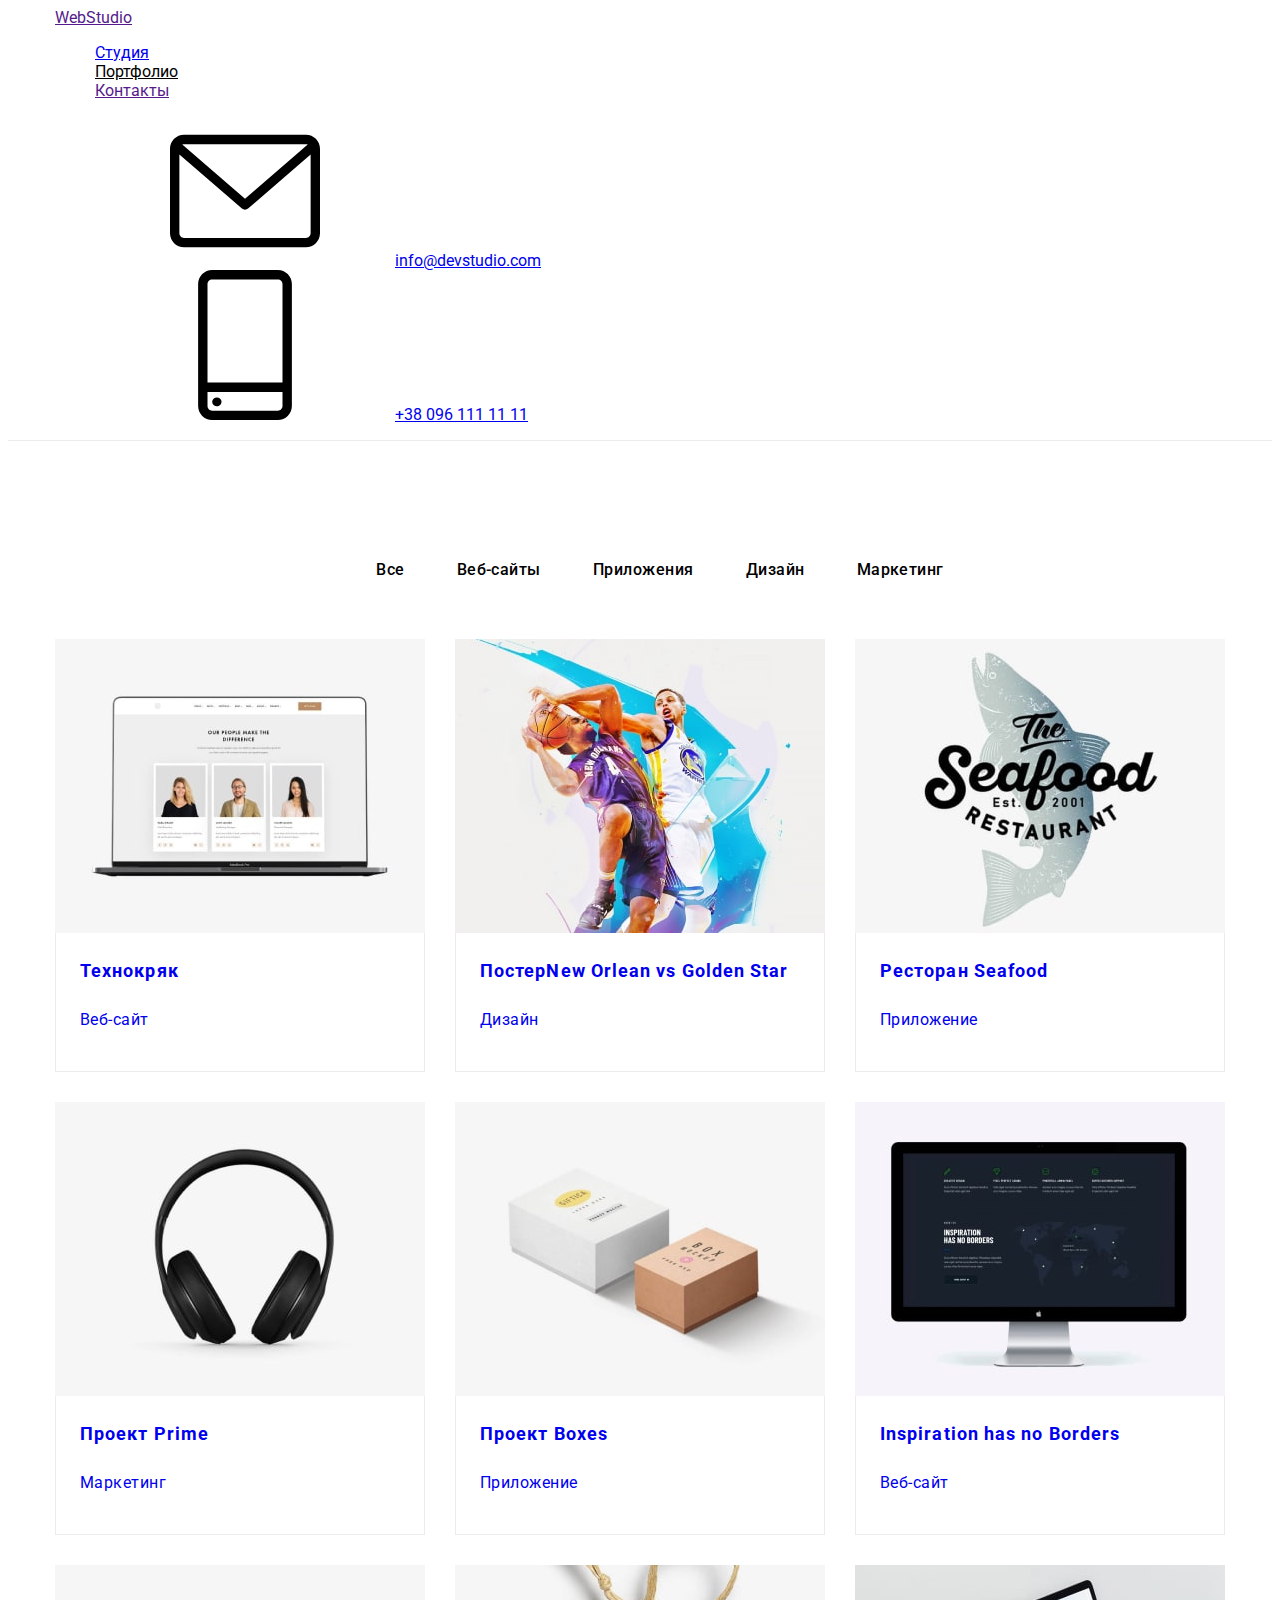
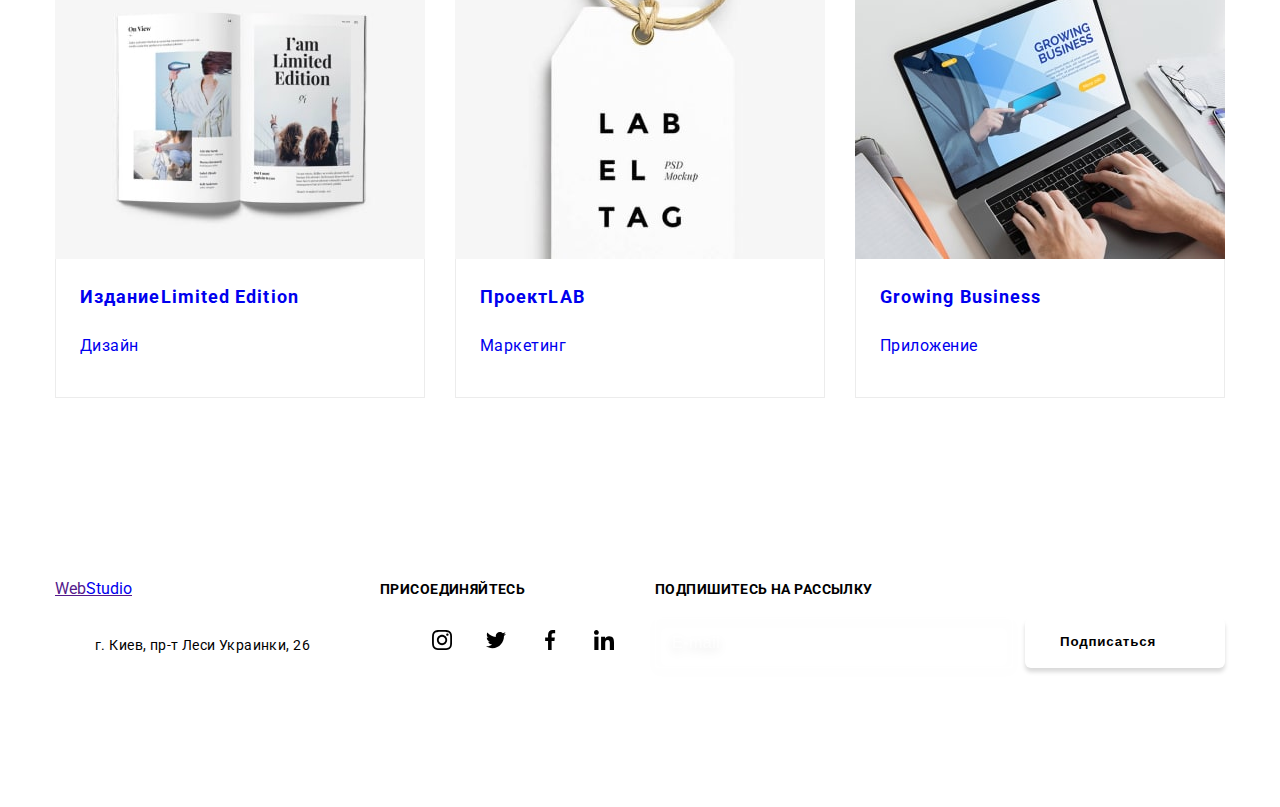
==== portfolio.html @ b25cb5bf "HW 7 (полный П)" ====
<!DOCTYPE html>
<html lang="ru">

<head>
    <meta charset="UTF-8">
    <meta http-equiv="X-UA-Compatible" content="IE=edge">
    <meta name="viewport" content="width=device-width, initial-scale=1.0">
    <link rel="preconnect" href="https://fonts.googleapis.com">
    <link rel="preconnect" href="https://fonts.gstatic.com" crossorigin>
    <link
        href="https://fonts.googleapis.com/css2?family=Raleway:wght@700&family=Roboto:wght@400;500;700;900&display=swap"
        rel="stylesheet">
    <link rel="stylesheet" href="https://cdnjs.cloudflare.com/ajax/libs/modern-normalize/1.1.0/modern-normalize.min.css"
        integrity="sha512-wpPYUAdjBVSE4KJnH1VR1HeZfpl1ub8YT/NKx4PuQ5NmX2tKuGu6U/JRp5y+Y8XG2tV+wKQpNHVUX03MfMFn9Q=="
        crossorigin="anonymous" referrerpolicy="no-referrer" />
    <link rel="stylesheet" href="./css/style.css">
    <title>Document</title>
</head>

<body>
    <!--ШАПКА-->
    <header class="header-border">
        <div class="container">
            <nav class="header-main">
                <a href="" class="logo logo-header">Web<span class="logo-studio">Studio</span></a>
                <ul class="nav ul-header">
                    <li class="nav-item">
                        <a href="./index.html" class="nav-link">Студия</a>
                    </li>
                    <li class="nav-item">
                        <a href="./portfolio.html" class="nav-link current">Портфолио</a>
                    </li>
                    <li class="nav-item">
                        <a href="" class="nav-link">Контакты</a>
                    </li>
                </ul>
                <ul class="contacts-list">
                    <li class="li-mail">
                        <a href="mailto:info@devstudio.com" class="contacts"><svg class="header-mail">
                                <use href="./images/icons.svg#icon-envelope"></use>
                            </svg>info@devstudio.com
                        </a>
                    <li class="contacts-last-child"><a href="tel:+380961111111" class="contacts"><svg
                                class="header-phone">
                                <use href="./images/icons.svg#icon-smartphone"></use>
                            </svg>+38 096 111 11 11</a>
                    </li>
                </ul>
            </nav>
        </div>
    </header>
    <main>
        <section class="section">
            <!--<h1>Портфолио</h1-->
            <div class="container">
                <ul class="ul-filter">
                    <li class="filter-margins"><button type="button"
                            class="button filter-button filter-current">Все</button></li>
                    <li class="filter-margins"><button type="button" class="button filter-button">Веб-сайты</button>
                    </li>
                    <li class="filter-margins"><button type="button" class="button filter-button">Приложения</button>
                    </li>
                    <li class="filter-margins"><button type="button" class="button filter-button">Дизайн</button></li>
                    <li class="filter-margins"><button type="button" class="button filter-button">Маркетинг</button>
                    </li>
                </ul>

                <ul class="flex-container">
                    <li class="flex-item">
                        <a href="" class="portfolio-link">
                            <div class="pic-div">
                                <img width="370" height="294" class="img" src="./images/portfolio1.jpg"
                                    alt="Картинка сайта">
                                <div class="overlay">
                                    <p class="pf-overlay-text">Технокряк это современная площадка распространения
                                        коронавируса. Компании используют
                                        эту платформу для цифрового шпионажа и атак на защищённые сервера конкурентов.
                                    </p>
                                </div>
                            </div>
                            <div class="border-portfolio">
                                <h2 class="portfolio-title">Технокряк</h2>
                                <p class="portfolio-paragraph">Веб-сайт</p>
                            </div>
                        </a>
                    </li>
                    <li class="flex-item">
                        <a href="" class="portfolio-link card-hover">
                            <div class="pic-div">
                                <img width="370" height="294" class="img" src="./images/portfolio2.jpg"
                                    alt="Два баскетболиста">
                                <div class="overlay">
                                    <p class="pf-overlay-text">Технокряк это современная площадка распространения
                                        коронавируса. Компании используют эту
                                        платформу для цифрового шпионажа и атак на защищённые сервера конкурентов.</p>
                                </div>
                            </div>
                            <div class="border-portfolio">
                                <h2 class="portfolio-title">Постер<span lang="en">New Orlean vs Golden Star</span></h2>
                                <p class="portfolio-paragraph">Дизайн</p>
                            </div>
                        </a>
                    </li>
                    <li class="flex-item">
                        <a href="" class="portfolio-link card-hover">
                            <div class="pic-div">
                                <img width="370" height="294" class="img" src="./images/portfolio3.jpg"
                                    alt="Ресторан Seafood">
                                <div class="overlay">
                                    <p class="pf-overlay-text">Технокряк это современная площадка распространения
                                        коронавируса. Компании используют эту
                                        платформу для цифрового шпионажа и атак на защищённые сервера конкурентов.</p>
                                </div>
                            </div>
                            <div class="border-portfolio">
                                <h2 class="portfolio-title">Ресторан <span lang="en">Seafood</span></h2>
                                <p class="portfolio-paragraph">Приложение</p>
                            </div>
                        </a>
                    </li>
                    <li class="flex-item">
                        <a href="" class="portfolio-link card-hover">
                            <div class="pic-div">
                                <img width="370" height="294" class="img" src="./images/portfolio4.jpg" alt="Наушники">
                                <div class="overlay">
                                    <p class="pf-overlay-text">Технокряк это современная площадка распространения
                                        коронавируса. Компании используют эту
                                        платформу для цифрового шпионажа и атак на защищённые сервера конкурентов.</p>
                                </div>
                            </div>
                            <div class="border-portfolio">
                                <h2 class="portfolio-title">Проект <span lang="en">Prime</span></h2>
                                <p class="portfolio-paragraph">Маркетинг</p>
                            </div>
                        </a>
                    </li>
                    <li class="flex-item">
                        <a href="" class="portfolio-link card-hover">
                            <div class="pic-div">
                                <img width="370" height="294" class="img" src="./images/portfolio5.jpg"
                                    alt="Две коробочки">
                                <div class="overlay">
                                    <p class="pf-overlay-text">Технокряк это современная площадка распространения
                                        коронавируса. Компании используют эту
                                        платформу для цифрового шпионажа и атак на защищённые сервера конкурентов.</p>
                                </div>
                            </div>
                            <div class="border-portfolio">
                                <h2 class="portfolio-title">Проект <span lang="en">Boxes</span></h2>
                                <p class="portfolio-paragraph">Приложение</p>
                            </div>
                        </a>
                    </li>
                    <li class="flex-item">
                        <a href="" class="portfolio-link card-hover">
                            <div class="pic-div">
                                <img width="370" height="294" class="img" src="./images/portfolio6.jpg" alt="Монитор">
                                <div class="overlay">
                                    <p class="pf-overlay-text">Технокряк это современная площадка распространения
                                        коронавируса. Компании используют эту
                                        платформу для цифрового шпионажа и атак на защищённые сервера конкурентов.</p>
                                </div>
                            </div>
                            <div class="border-portfolio">
                                <h2 lang="en" class="portfolio-title">Inspiration has no Borders</h2>
                                <p class="portfolio-paragraph">Веб-сайт</p>
                            </div>
                        </a>
                    </li>
                    <li class="flex-item">
                        <a href="" class="portfolio-link card-hover">
                            <div class="pic-div">
                                <img width="370" height="294" class="img" src="./images/portfolio7.jpg"
                                    alt="Открытая книга">
                                <div class="overlay">
                                    <p class="pf-overlay-text">Технокряк это современная площадка распространения
                                        коронавируса. Компании используют эту
                                        платформу для цифрового шпионажа и атак на защищённые сервера конкурентов.</p>
                                </div>
                            </div>
                            <div class="border-portfolio">
                                <h2 class="portfolio-title">Издание<span lang="en">Limited Edition</span></h2>
                                <p class="portfolio-paragraph">Дизайн</p>
                            </div>
                        </a>
                    </li>
                    <li class="flex-item">
                        <a href="" class="portfolio-link card-hover">
                            <div class="pic-div">
                                <img width="370" height="294" class="img" src="./images/portfolio8.jpg"
                                    alt="Тэг одежды">
                                <div class="overlay">
                                    <p class="pf-overlay-text">Технокряк это современная площадка распространения
                                        коронавируса. Компании используют эту
                                        платформу для цифрового шпионажа и атак на защищённые сервера конкурентов.</p>
                                </div>
                            </div>
                            <div class="border-portfolio">
                                <h2 class="portfolio-title">Проeкт<span lang="">LAB</span></h2>
                                <p class="portfolio-paragraph">Маркетинг</p>
                            </div>
                        </a>
                    </li>
                    <li class="flex-item">
                        <a href="" class="portfolio-link card-hover">
                            <div class="pic-div">
                                <img width="370" height="294" class="img" src="./images/portfolio9.jpg"
                                    alt="Работа за ноутом">
                                <div class="overlay">
                                    <p class="pf-overlay-text">Технокряк это современная площадка распространения
                                        коронавируса. Компании используют эту
                                        платформу для цифрового шпионажа и атак на защищённые сервера конкурентов.</p>
                                </div>
                            </div>
                            <div class="border-portfolio">
                                <h2 lang="en" class="portfolio-title">Growing Business</h2>
                                <p class="portfolio-paragraph">Приложение</p>
                            </div>
                        </a>
                    </li>
                </ul>
            </div>
        </section>
    </main>
    <!--ПОДВАЛ-->
    <footer class="footer">
        <section class="footer-container">
            <div class="container-footer-left">
                <a href="" class="logo logo-foot-main">Web<span class="logo-footer">Studio</span></a>
                <address>
                    <ul>
                        <li class="footer-li-margins"><a href="https://goo.gl/maps/7hmKTm9yFbBLXRid7"
                                class="footer-address">г.
                                Киев, пр-т Леси Украинки,
                                26</a></li>
                        <li class="footer-li-margins"><a href="mailto:info@devstudio.com"
                                class="email-phone">info@devstudio.com</a><br></li>
                        <li class="footer-li-margins"><a href="tel:+380961111111" class="nav email-phone">+38 096 111 11
                                11</a></li>
                    </ul>
                </address>
            </div>
            <div class="container-footer-right">
                <p class="join-footer">Присоединяйтесь</p>
                <ul class="team">
                    <li class="team-icons-item">
                        <a href="" class="footer-link">
                            <svg class="team-social-icon" width="20" height="20">
                                <use href="./images/icons.svg#icon-instagram1"></use>
                            </svg>
                        </a>
                    </li>
                    <li class="team-icons-item">
                        <a href="" class="footer-link">
                            <svg class="team-social-icon" width="20" height="20">
                                <use href="./images/icons.svg#icon-twitter-1"></use>
                            </svg>
                        </a>
                    </li>
                    <li class="team-icons-item">
                        <a href="" class="footer-link">
                            <svg class="team-social-icon" width="20" height="20">
                                <use href="./images/icons.svg#icon-facebook-1"></use>
                            </svg>
                        </a>
                    </li>
                    <li class="team-icons-item">
                        <a href="" class="footer-link">
                            <svg class="team-social-icon" width="20" height="20">
                                <use href="./images/icons.svg#icon-linkedin-1"></use>
                            </svg>
                        </a>
                    </li>
                </ul>
            </div>
            <!-- subscribe -->
            <div class="subscribe">
                <p class="join-footer">Подпишитесь на рассылку</p>
                <div class="subscribe-wrap">
                    <!-- <label for="subscribe-mail" class="subscribe-label"></label> -->
                    <form action="#" class="subscribe-form">
                        <input type="email" class="subscribe-input" name="subscribe-mail" placeholder="E-mail">
                    </form>
                    <button type="submit" class="subscribe-button">Подписаться<svg class="icon-subscribe" width="24"
                            height="24">
                            <use href="./images/icons.svg#icon-plane"></use>
                        </svg></button>
                </div>
            </div>
        </section>
    </footer>
    </body>

</html>
---- css/style.css ----
:root {
  /*---------------------------ROOT COLORS-----------------------*/

  "printWidth": 100,
  "tabWidth": 2,
  "useTabs": false,
  "semi": true,
  "singleQuote": true,
  "trailingComma": "all",
  "bracketSpacing": true,
  "jsxBracketSameLine": false,
  "arrowParens": "avoid",
  "proseWrap": "always"
}
/*----------------------------------------BOX SIZING--------------------------------------*/
html {
  box-sizing: border-box;
}
*,
*::before,
*::after {
  box-sizing: inherit;
}
/*---------------------------------------------BODY--------------------------------------*/
body {
  font-family: "roboto", sans-serif;
  background-color: var(--background-color);
  color: var(--primary-text-color);
}

.container {
  width: 1200px;
  padding: 0 15px;
  margin: 0 auto;
}


.button {
  cursor: pointer;
}
.img {
display: block;
max-width: 100%;
height: auto;
}

address {
  font-style: normal;
  text-decoration: none;
}
.section-what-we-do {
  padding-bottom: 94px;
}
.section {
  padding-top: 94px;
  padding-bottom: 94px;
}
.no-padding {
  padding-top: 0;
  padding-bottom: 0;
}
.hidden {
   position: absolute;
    width: 1px;
    height: 1px;
    margin: -1px;
    border: 0;
    padding: 0;
    white-space: nowrap;
    clip-path: inset(100%);
    clip: rect(0 0 0 0);
    overflow: hidden;
}

/*---------------------------------------------site nav-----------------------------------------------*/

/*---------------------------------------------HERO--------------------------------------*/


/*---------------------------------------------BUTTON--------------------------------------*/
.button {
  display: inline-block;
  font-family: inherit;
  font-size: 16px;
  display: flex;
  align-items: center;
  text-align: center;
  letter-spacing: 0.06em;
  border: none;
}
.hero-button {
  border-radius: 6px;
  font-weight: 700;
  line-height: 1.87;
  padding: 10px 32px;
  display: inline-block;
  text-align: center;
  color: var(--title-text-color);
  background-color: var(--accent-text-color);
  box-shadow: 0px 4px 4px rgba(0, 0, 0, 0.15);
  }
.current {
  color: var(--accent-text-color);
}
.filter-button {
  border-radius: 4px;
  color: var(--secondary-text-color);
  background-color: var(--secondary-background-color);
  font-weight: 500;
  font-size: 16px;
  line-height: 1.62;
  text-align: center;
  letter-spacing: 0.03em;
  padding: 6px 22px;
  width: auto;
  transition: color var(--transition-time) var(--cubic-bezier), 
  background-color var(--transition-time) var(--cubic-bezier), 
  box-shadow var(--transition-time) var(--cubic-bezier);
}
.filter-button:hover,
.filter-button:focus {
  color: var(--background-color);
  background-color: var(--accent-text-color);
  box-shadow: var(--box-shadow);
}
.filter-current{
  color: var(--background-color);
  background-color: var(--accent-text-color);
  box-shadow: var(--box-shadow);
}
.filter-margins {
  margin-left: 8px;
}
.filter-margins:first-child {
  margin-left: 0;
}
.btn {
  display: inline-block;
}
/*--------------------------------------------SECTION--------------------------------------------*/

ul {
  list-style: none;
}

/*-----------------------------------------Features Как мы работаем--------------------------------------*/
.ul-features {
  display: flex;
  padding-left: 0;
}
.ul-features:first-child {
  margin-left: 0;
}

.features-item + .features-item {
  margin-left: 30px;
}

.icon-block-features {
  margin-bottom: 30px;
  display: flex;
  background-color: var(--secondary-background-color);
  width: 270px;
  height: 120px;
  align-items: center;
  justify-content: center;
  border-radius: 6px;
}
.features-icon {
  display: inline-block;
  justify-content: center;
  align-items: center;
}
.features {
  margin-bottom: 10px;
  display: flex;
  color: var(--secondary-text-color);
  margin-bottom: 10px;
  font-weight: 700;
  font-size: 14px;
  line-height: 1.14;
  letter-spacing: 0.03em;
  text-transform: uppercase;
}
.features-paragraph {
  display: inline-block;
  width: 270px;
  font-size: 14px;
  line-height: 1.71;
  letter-spacing: 0.03em;
}

/*---------------------------------------------EXAMPLES--------------------------------------*/
.ul-what-we-do {
  display: flex;
  padding-left: 0;
}
.what-we-do-item {
  margin-left: 30px;
}
.what-we-do-item:first-child {
  margin-left: 0;
}
.title-examples {
  margin-bottom: 50px;

  color: var(--secondary-text-color);
  font-weight: 700;
  font-size: 36px;
  line-height: 1.16;
  text-align: center;
  letter-spacing: 0.03em;
}
.pic-div{
position: relative;
overflow: hidden;
}
.what-we-do-overlay {
  position: absolute;
  bottom: 3px;
  display: flex;
  width: 100%;
  height: 70px;
  justify-content: center;
  align-items: center;
  background-color: var(--overlay-bgc);

}
.what-we-do-text {

color: var(--title-text-color);
font-weight: 700;
font-size: 14px;
line-height: 1.14;
text-align: center;
letter-spacing: 0.03em;
text-transform: uppercase;
}
/*---------------------------------------------OUR TEAM--------------------------------------*/
.out-team {
  background-color: var(--secondary-background-color);
}
.team {
  display: flex;
}
.team-item {
  margin-right: 30px;
  width: calc(100% / 4);
}
.team-item:last-child {
  margin-right: 0;
}

.div-team {
  background-color: var(--background-color);
}
.names {
  color: var(--secondary-text-color);
  font-weight: 500;
  margin-bottom: 10px;
}
.responcibilities {
  font-size: 16px;
  line-height: 1.18;
  text-align: center;
  letter-spacing: 0.03em;
  margin-bottom: 16px;
}
.team-icons-list {
  display: flex;
  justify-content: center;
}
.team-icons-item {
  width: 44px;
  height: 44px;
}
.team-icons-item + .team-icons-item {
  margin-left: 10px;
}
.team-social-icon {
  fill: currentColor;
}
/* .team-social-icon:hover,
.team-social-icon:focus {
  fill: var(--title-text-color);
} */
.team-link {
  width: 100%;
  height: 100%;
  border-radius: 50%;
  display: flex;
  align-items: center;
  justify-content: center;
  color: var(--icon-fill-main);
  transition: color var(--transition-time) var(--cubic-bezier), background-color var(--transition-time) var(--cubic-bezier);
}
.team-link:hover,
.team-link:focus {
  background-color: var(--accent-text-color);
  color: var(--title-text-color);
}
/* .team-link:hover .team-social-icon,
.team-link:focus .team-social-icon {
  fill: var(--title-text-color);
} */
/*-------------------------------------OUR CLIENTS--------------------------------------*/
.clients-item {
  width: 170px;
  height: 92px;
}
.clients-item + .clients-item {
  margin-left: 30px;
}
.clients-link {
  width: 100%;
  height: 100%;
  border-radius: 6px;
  display: flex;
  align-items: center;
  justify-content: center;
  color: var(--icon-fill-main);
  border: 1px solid var(--icon-fill-main);
  transition: color var(--transition-time) var(--cubic-bezier), border-color var(--transition-time) var(--cubic-bezier);
}
.clients-link:hover,
.clients-link:focus {
  color: var(--accent-text-color);
  border: 1px solid var(--accent-text-color)
}
/*---------------------------------------------FOOTER--------------------------------------*/

.footer {
  padding-top: 60px;
  padding-bottom: 60px;
  background-color: var(--third-background-color);
  
}
.footer-container {

  display: flex;
  align-items: baseline;
  width: 1200px;
  padding: 0 15px;
  margin: 0 auto;
  text-align: baseline;
}
.footer-link {
  width: 100%;
  height: 100%;
  border-radius: 50%;
  display: flex;
  align-items: center;
  justify-content: center;
  color: var(--title-text-color);
  background-color: rgba(255, 255, 255, 10%);
  transition: background-color var(--transition-time) var(--cubic-bezier);
}
.footer-link:hover,
.footer-link:focus {
  background-color:var(--accent-text-color);
}
.logo-foot-main {
  display: inline-block;
  margin-bottom: 20px;
}
.logo-footer {
  color: var(--title-text-color);
}
.container-footer-left {
  display: block;
  min-width: 231px;
  margin-right: 70px;
}
.container-footer-right {

}

.email-phone {
  display: inline-block;
  text-decoration: none;
  font-weight: 400;
  color: rgba(255, 255, 255, 0.6);
  font-size: 14px;
  line-height: 1.71;
  letter-spacing: 0.03em;
  transition: color var(--transition-time) var(--cubic-bezier);
}
.email-phone:hover,
.email-phone:focus {
  color: var(--accent-text-color);
}
.footer-address {
  display: inline-block;
  text-decoration: none;
  font-style: normal;
  font-weight: 400;
  color: var(--title-text-color);
  font-size: 14px;
  line-height: 1.71;
  letter-spacing: 0.03em;
  transition: color var(--transition-time) var(--cubic-bezier);
}
.footer-address:hover,
.footer-address:focus {
  color: var(--accent-text-color);
}
.footer-li-margins {
  max-width: 231px;
  margin-bottom: 9px;
}
.footer-li-margins:last-child {
  margin-bottom: 0;
}
.join-footer {
margin-bottom: 20px;
color: var(--title-text-color);
font-weight: 700;
font-size: 14px;
line-height: 1.14;
letter-spacing: 0.03em;
text-transform: uppercase;
}
/* -------------------------------------------------SUBSCRIBE------------------------------------------------ */
.subscribe {
  margin-left: auto;
}
.subscribe-wrap {
  display: flex;
}
.subscribe-input {
  width: 358px;
  height: 50px;
  padding: 15px 16px;
  margin-right: 12px;
  border: 1px solid rgba(255, 255, 255, 0.3);;
  border-radius: 4px;
  background-color: transparent;
  font-size: 16px;
  line-height: 1.25;
  align-items: center;
  letter-spacing: 0.03em;
  color: rgba(255, 255, 255, 0.6);
  filter: drop-shadow(0px 4px 4px rgba(0, 0, 0, 0.15));
}
.subscribe-input::placeholder {
  font-size: 16px;
  line-height: 1.25;
  align-items: center;
  letter-spacing: 0.03em;
  color: rgba(255, 255, 255, 0.6);
}
.subscribe-button {
  display: flex;
  justify-content: center;
  align-items: center;
  cursor: pointer;
  width: 200px;
  height: 50px;
  border-radius: 6px;
  font-weight: 700;
  line-height: 1.87;
  padding: auto auto;
  vertical-align: center;
  color: var(--title-text-color);
  background-color: var(--accent-text-color);
  letter-spacing: 0.06em;
  border: none;
  box-shadow: 0px 4px 4px rgba(0, 0, 0, 0.15);  
}
.icon-subscribe {
  margin-left: 10px;
  }
/*---------------------------------------------PORTFOLIO--------------------------------------*/
.header-border {
  border-bottom: 1px solid #ececec;
  }
.border-main {
  padding: 30px 32px;
  background-color: var(--background-color);
  border-radius: 0 0 6px 6px;
  box-shadow: var(--box-shadow-long)
}
.border-portfolio {
  border-bottom: 1px solid #ececec;
  border-right: 1px solid #ececec;
  border-left: 1px solid #ececec;
  padding: 20px 24px;
}

.nav-portfolio {
  display: flex;
  align-items: center;
}

.p-portfolio-padding {
  padding-bottom: 27px;
}
.ul-filter {
  display: flex;
  justify-content: center;
  margin-bottom: 50px;
}
.portfolio-link {
  text-decoration: none;
  display: block;
  transition: box-shadow var(--transition-time) var(--cubic-bezier);
}
.portfolio-link:hover,
.portfolio-link:focus {
box-shadow: var(--box-shadow-pf-card)
}

.portfolio-title {
  color: var(--secondary-text-color);
  font-weight: 700;
  font-size: 18px;
  line-height: 2;
  letter-spacing: 0.06em;
  margin-top: 0;
  margin-bottom: 4px;
}
.portfolio-paragraph {
  color: var(--primary-text-color);
  font-size: 16px;
  line-height: 1.87;
  letter-spacing: 0.03em;
}
.pf-overlay-text {
  color: var(--title-text-color);
  font-size: 18px;
  line-height: 1.56;
  letter-spacing: 0.03em;
 
}
.overlay {
  position: absolute;
  width: 100%;
  height: 100%;
  padding: 63px 24px;
  background-color: var(--bgc-portfolio-cards);
  transition: transform var(--transition-time) var(--cubic-bezier);
  overflow: auto;
}
.portfolio-link:hover .overlay {
  transform: translateY(-100%);  
}
.portfolio-link:focus .overlay {
  transform: translateY(-100%);  
}
.flex-container {
  display: flex;
  flex-wrap: wrap;
  padding-left: 0;
}
.flex-item {
  width: 370px;
  margin-right: 30px;
  margin-bottom: 30px;
}
.flex-item:nth-child(3n) {
  margin-right: 0;
}
.flex-item:nth-last-child(-n + 3) {
  margin-bottom: 0;
}
.ul-contacts-portfolio {
  margin-left: auto;
}
.contacts-portfolio {
  display: flex;
  color: var(--primary-text-color);
  text-decoration: none;
}
.contacts-portfolio + .contacts-portfolio {
  margin-left: 50px;
}
.contacts-portfolio:hover,
.contacts-portfolio:focus {
  color: var(--accent-text-color);
}
.header-ul-margin {
  margin-left: 93px;
  padding-top: 32px;
  padding-bottom: 32px;
}

/*--------------------------------MODAL WINDOW-------------------------------*/
.backdrop {
  position: fixed;
  top:0;
  left:0;

  width: 100vw;
  height: 100vh ;
  background-color:rgba(0, 0, 0, 0.2);
  transition: opacity var(--transition-time) var(--cubic-bezier), visibility var(--transition-time) var(--cubic-bezier);
  }
.backdrop.is-hidden .modal {
  transform: translate(-50%, -50%) scale(1.5);
}

.modal {
  position: absolute;
  top: 50%;
  left: 50%;
  transform: translate(-50%, -50%) scale(1);
  width: 528px;
  min-height: 581px;
  padding: 40px;
  box-shadow: 0px 1px 3px rgba(0, 0, 0, 0.12), 0px 1px 1px rgba(0, 0, 0, 0.14), 0px 2px 1px rgba(0, 0, 0, 0.2);
  border-radius: 4px;
  background-color: rgba(255, 255, 255, 1);
  transition: transform 250ms;
}
.modal-title {
margin-bottom: 12px;
font-weight: 700;
font-size: 20px;
color: var(--secondary-text-color);
line-height: 1.15;
text-align: center;
letter-spacing: 0.03em;
}
.modal-form-field {
  margin-bottom: 10px;
}
.imput-wrap {
  position: relative;
}
.modal-input {
  padding-left: 42px;
  width: 100%; 
  height: 40px;
  outline: none;
  border: 1px solid rgba(33, 33, 33, 0.2);
  border-radius: 4px;
  background-color: transparent;
  transition: border-color var(--transition-time) var(--cubic-bezier);
}
.modal-input:focus + .modal-icon-name,
.modal-input:hover + .modal-icon-name {
  fill: var(--accent-text-color);
}
.modal-input:focus,
.modal-input:hover {
  border-color: var(--accent-text-color);
  cursor: pointer;
}
.modal-icon-name {
  position: absolute;
  top: 50%;
  transform: translateY(-50%);
  left:12px;
  transition: fill var(--transition-time) var(--cubic-bezier);
}
.modal-input-text {
display: block;
margin-bottom: 4px;
color: var(--primary-text-color);
font-size: 12px;
line-height: 1.16;
letter-spacing: 0.01em;

}
.modal-textarea {
width: 100%; 
height: 120px;
outline: none;
border: 1px solid rgba(33, 33, 33, 0.2);
border-radius: 4px;
padding: 12px 16px;
resize: none;
background-color: transparent;
transition: border-color var(--transition-time) var(--cubic-bezier);
}
.modal-textarea:focus,
.modal-textarea:hover {
  border-color: var(--accent-text-color);
  cursor: pointer;
}
.modal-textarea::placeholder {
color: rgba(117, 117, 117, 0.5);
font-size: 12px;
line-height: 1.16;
letter-spacing: 0.01em;
color: rgba(117, 117, 117, 0.5);
}
.modal-button {
  display: block;
  margin: 0 auto;
  border-radius: 6px;
  font-weight: 700;
  line-height: 1.87;
  padding: 10px 54px;
  color: var(--title-text-color);
  background-color: var(--accent-text-color);
  box-shadow: 0px 4px 4px rgba(0, 0, 0, 0.15);
}
.checkbox {
- webrit-appearance:none;
- moz-appearance:none;
appearance: none;
position: absolute;
}
.checkbox-link {
text-decoration-skip-ink: none;
font-size: 14px;
line-height: 1.71;
color: var(--accent-text-color);
letter-spacing: 0.03em; 
}
.checkbox-text {
display: flex;
justify-content: center;
align-items: center;
font-size: 14px;
line-height: 1.71;
letter-spacing: 0.03em;
transition: border-color var(--transition-time) var(--cubic-bezier);
}


.checkbox-text span {
  width: 16px;
  height: 15px;
  margin-right: 11px;
  border: 2px solid var(--secondary-text-color);
  border-radius: 2px;
  display: flex;
  justify-content: center;
  align-items: center;
  transition: background-color var(--transition-time) var(--cubic-bezier), 
  border-color var(--transition-time) var(--cubic-bezier);
}
.checkbox-text span:hover,
.checkbox-text span:focus {
cursor: pointer;
border-color: var(--accent-text-color)
}
.checkbox-text:hover span,
.checkbox-text:focus span{
  cursor: pointer;
  border: 3px solid red;
  border-color: var(--accent-text-color)
}
.checkbox-text:hover {
  cursor: pointer;
}
.icon-checked {
  fill: transparent;
  transition: fill var(--transition-time) var(--cubic-bezier);
}

.comments {
margin-bottom: 20px;
}
/* font-size: 14px;
line-height: 1.71;
color: var(--primary-text-color);
letter-spacing: 0.03em;  
} */

.checkbox:checked + .checkbox-text span {
  background-color: var(--accent-text-color);
  background-position: center;
  background-origin: border-box;
  background-size: cover;
  border: none;
  }
  .checkbox:checked + .checkbox-text .icon-checked {
    fill: var(--background-color);
  }
.checkbox-wrap {
  display: flex;
  align-items: center;
  justify-content: center;
  margin-bottom: 30px;
}
.modal-close {
  position: absolute;
  top:14px;
  right:14px;
  width: 30px;
  height: 30px;
  background-color: transparent;
  border: 1px solid rgba(0, 0, 0, 0.1);
  border-radius: 50%;
  display: flex;
  align-items: center;
  justify-content: center;
  transition: fill var(--transition-time) var(--cubic-bezier);
}
.modal-close:hover,
.modal-close:focus {
fill: var(--accent-text-color);
cursor: pointer;
}
.is-hidden {
  visibility: hidden;
  opacity: 0;
  pointer-events: none;
}
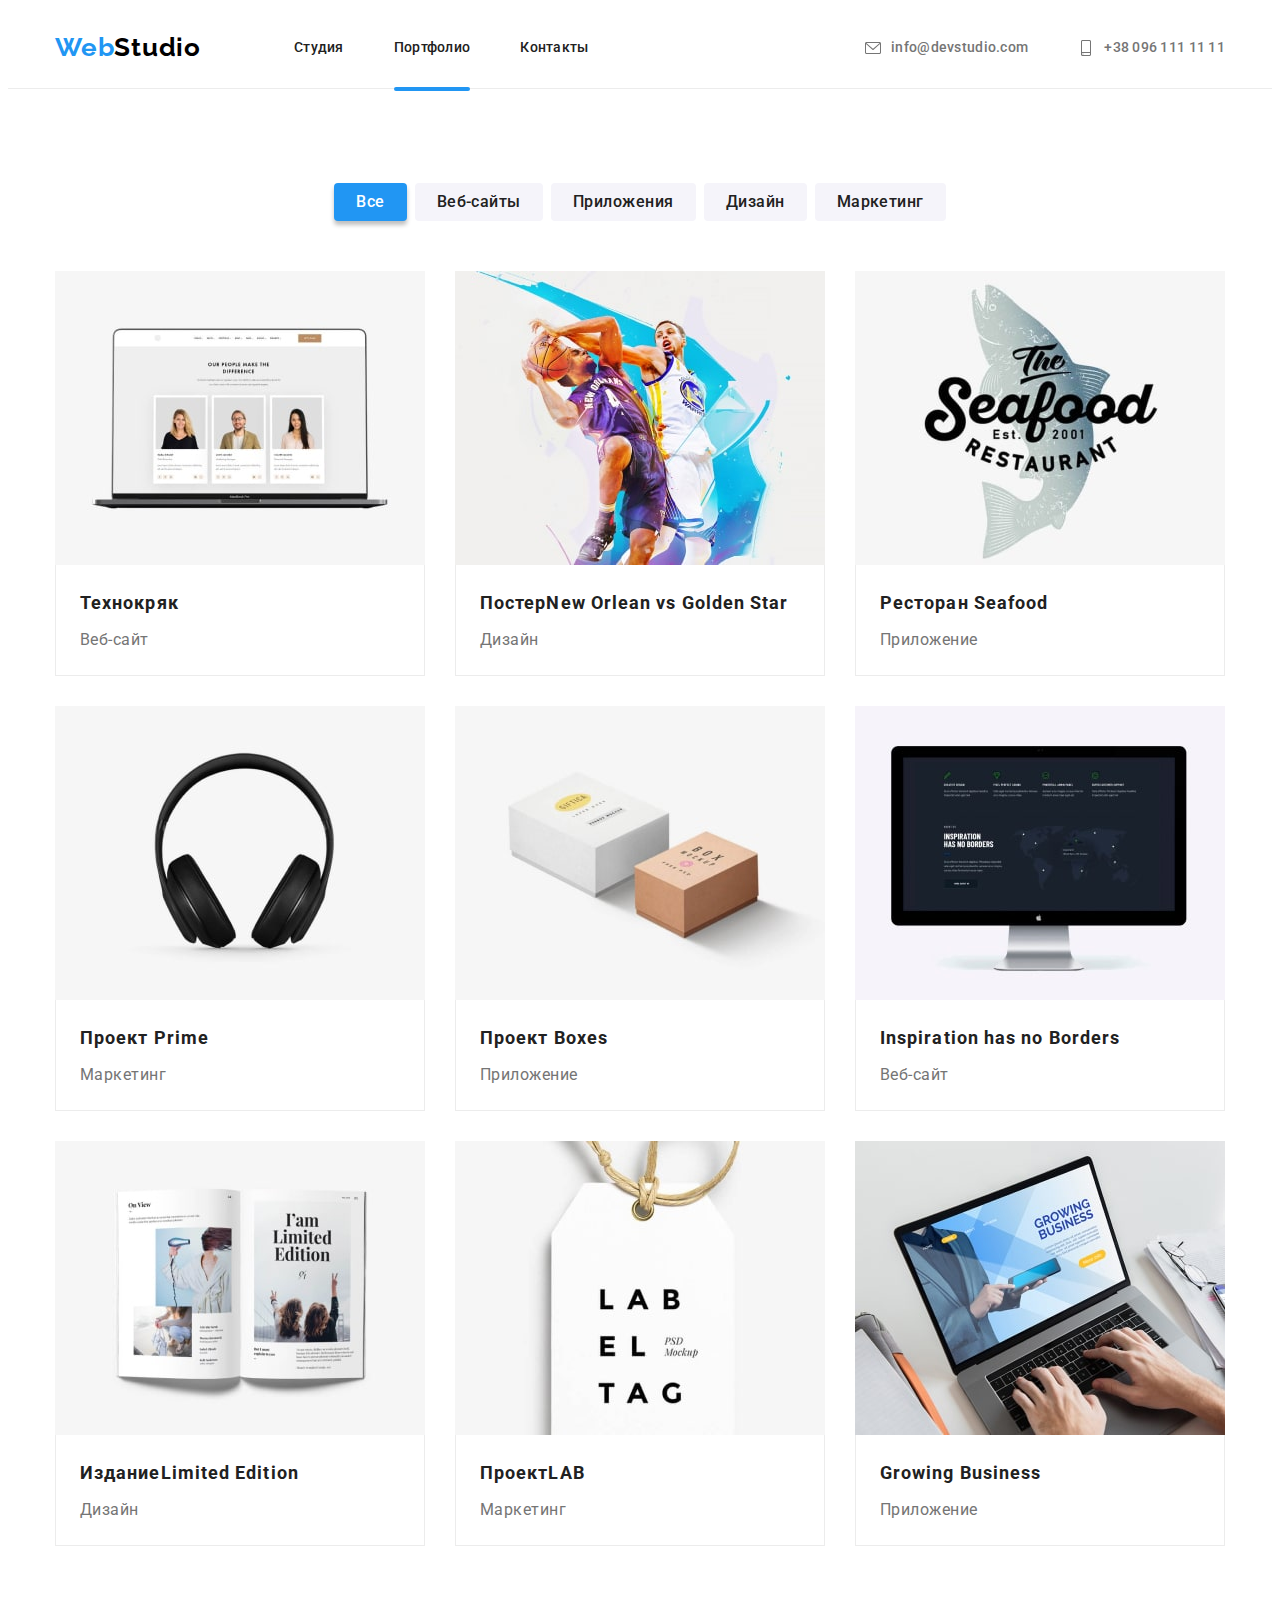
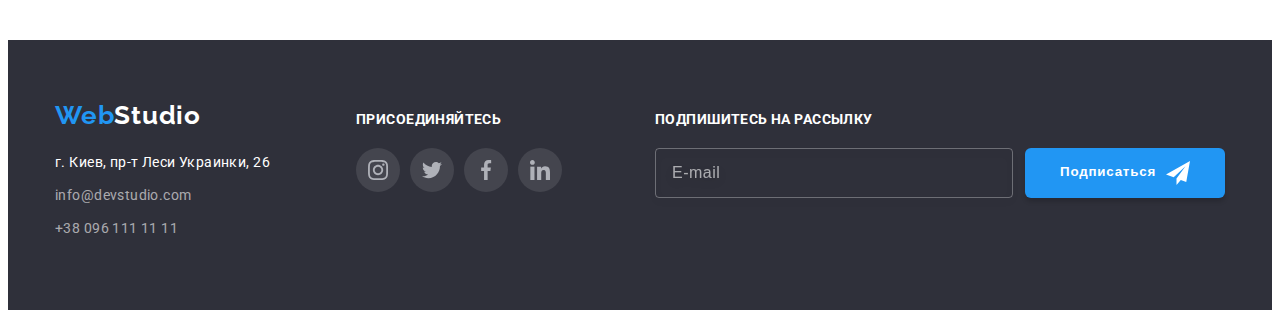
==== commit b0be7a73: "HW 7 first push after finishing" ====
--- a/portfolio.html
+++ b/portfolio.html
@@ -14,6 +14,7 @@
         integrity="sha512-wpPYUAdjBVSE4KJnH1VR1HeZfpl1ub8YT/NKx4PuQ5NmX2tKuGu6U/JRp5y+Y8XG2tV+wKQpNHVUX03MfMFn9Q=="
         crossorigin="anonymous" referrerpolicy="no-referrer" />
     <link rel="stylesheet" href="./css/style.css">
+    <link rel="stylesheet" href="./css/main.min.css">
     <title>Document</title>
 </head>
 
@@ -21,27 +22,27 @@
     <!--ШАПКА-->
     <header class="header-border">
         <div class="container">
-            <nav class="header-main">
-                <a href="" class="logo logo-header">Web<span class="logo-studio">Studio</span></a>
-                <ul class="nav ul-header">
-                    <li class="nav-item">
-                        <a href="./index.html" class="nav-link">Студия</a>
-                    </li>
-                    <li class="nav-item">
-                        <a href="./portfolio.html" class="nav-link current">Портфолио</a>
-                    </li>
-                    <li class="nav-item">
-                        <a href="" class="nav-link">Контакты</a>
-                    </li>
-                </ul>
-                <ul class="contacts-list">
-                    <li class="li-mail">
-                        <a href="mailto:info@devstudio.com" class="contacts"><svg class="header-mail">
+            <nav class="nav">
+                <a href="" class="logo--header logo">Web<span class="logo__studio">Studio</span></a>
+                <ul class="nav__list">
+                    <li class="nav__item">
+                        <a href="./index.html" class="nav__link">Студия</a>
+                    </li>
+                    <li class="nav__item">
+                        <a href="./portfolio.html" class="nav__link current">Портфолио</a>
+                    </li>
+                    <li class="nav__item">
+                        <a href="" class="nav__link">Контакты</a>
+                    </li>
+                </ul>
+                <ul class="contacts">
+                    <li class="contacts__list">
+                        <a href="mailto:info@devstudio.com" class="contacts__link"><svg class="contacts__icon">
                                 <use href="./images/icons.svg#icon-envelope"></use>
                             </svg>info@devstudio.com
                         </a>
-                    <li class="contacts-last-child"><a href="tel:+380961111111" class="contacts"><svg
-                                class="header-phone">
+                    <li class="contacts__list"><a href="tel:+380961111111" class="contacts__link"><svg
+                                class="contacts__icon">
                                 <use href="./images/icons.svg#icon-smartphone"></use>
                             </svg>+38 096 111 11 11</a>
                     </li>
@@ -65,156 +66,156 @@
                     </li>
                 </ul>
 
-                <ul class="flex-container">
-                    <li class="flex-item">
-                        <a href="" class="portfolio-link">
-                            <div class="pic-div">
+                <ul class="portfolio__container">
+                    <li class="portfolio__flex-item">
+                        <a href="" class="portfolio__link">
+                            <div class="portfolio__pic-div">
                                 <img width="370" height="294" class="img" src="./images/portfolio1.jpg"
                                     alt="Картинка сайта">
                                 <div class="overlay">
-                                    <p class="pf-overlay-text">Технокряк это современная площадка распространения
+                                    <p class="portfolio__overlay-text">Технокряк это современная площадка распространения
                                         коронавируса. Компании используют
                                         эту платформу для цифрового шпионажа и атак на защищённые сервера конкурентов.
                                     </p>
                                 </div>
                             </div>
-                            <div class="border-portfolio">
-                                <h2 class="portfolio-title">Технокряк</h2>
-                                <p class="portfolio-paragraph">Веб-сайт</p>
-                            </div>
-                        </a>
-                    </li>
-                    <li class="flex-item">
-                        <a href="" class="portfolio-link card-hover">
-                            <div class="pic-div">
+                            <div class="portfolio__border">
+                                <h2 class="portfolio__title">Технокряк</h2>
+                                <p class="portfolio__paragraph">Веб-сайт</p>
+                            </div>
+                        </a>
+                    </li>
+                    <li class="portfolio__flex-item">
+                        <a href="" class="portfolio__link card-hover">
+                            <div class="portfolio__pic-div">
                                 <img width="370" height="294" class="img" src="./images/portfolio2.jpg"
                                     alt="Два баскетболиста">
                                 <div class="overlay">
-                                    <p class="pf-overlay-text">Технокряк это современная площадка распространения
-                                        коронавируса. Компании используют эту
-                                        платформу для цифрового шпионажа и атак на защищённые сервера конкурентов.</p>
-                                </div>
-                            </div>
-                            <div class="border-portfolio">
-                                <h2 class="portfolio-title">Постер<span lang="en">New Orlean vs Golden Star</span></h2>
-                                <p class="portfolio-paragraph">Дизайн</p>
-                            </div>
-                        </a>
-                    </li>
-                    <li class="flex-item">
-                        <a href="" class="portfolio-link card-hover">
-                            <div class="pic-div">
+                                    <p class="portfolio__overlay-text">Технокряк это современная площадка распространения
+                                        коронавируса. Компании используют эту
+                                        платформу для цифрового шпионажа и атак на защищённые сервера конкурентов.</p>
+                                </div>
+                            </div>
+                            <div class="portfolio__border">
+                                <h2 class="portfolio__title">Постер<span lang="en">New Orlean vs Golden Star</span></h2>
+                                <p class="portfolio__paragraph">Дизайн</p>
+                            </div>
+                        </a>
+                    </li>
+                    <li class="portfolio__flex-item">
+                        <a href="" class="portfolio__link card-hover">
+                            <div class="portfolio__pic-div">
                                 <img width="370" height="294" class="img" src="./images/portfolio3.jpg"
                                     alt="Ресторан Seafood">
                                 <div class="overlay">
-                                    <p class="pf-overlay-text">Технокряк это современная площадка распространения
-                                        коронавируса. Компании используют эту
-                                        платформу для цифрового шпионажа и атак на защищённые сервера конкурентов.</p>
-                                </div>
-                            </div>
-                            <div class="border-portfolio">
-                                <h2 class="portfolio-title">Ресторан <span lang="en">Seafood</span></h2>
-                                <p class="portfolio-paragraph">Приложение</p>
-                            </div>
-                        </a>
-                    </li>
-                    <li class="flex-item">
-                        <a href="" class="portfolio-link card-hover">
-                            <div class="pic-div">
+                                    <p class="portfolio__overlay-text">Технокряк это современная площадка распространения
+                                        коронавируса. Компании используют эту
+                                        платформу для цифрового шпионажа и атак на защищённые сервера конкурентов.</p>
+                                </div>
+                            </div>
+                            <div class="portfolio__border">
+                                <h2 class="portfolio__title">Ресторан <span lang="en">Seafood</span></h2>
+                                <p class="portfolio__paragraph">Приложение</p>
+                            </div>
+                        </a>
+                    </li>
+                    <li class="portfolio__flex-item">
+                        <a href="" class="portfolio__link card-hover">
+                            <div class="portfolio__pic-div">
                                 <img width="370" height="294" class="img" src="./images/portfolio4.jpg" alt="Наушники">
                                 <div class="overlay">
-                                    <p class="pf-overlay-text">Технокряк это современная площадка распространения
-                                        коронавируса. Компании используют эту
-                                        платформу для цифрового шпионажа и атак на защищённые сервера конкурентов.</p>
-                                </div>
-                            </div>
-                            <div class="border-portfolio">
-                                <h2 class="portfolio-title">Проект <span lang="en">Prime</span></h2>
-                                <p class="portfolio-paragraph">Маркетинг</p>
-                            </div>
-                        </a>
-                    </li>
-                    <li class="flex-item">
-                        <a href="" class="portfolio-link card-hover">
-                            <div class="pic-div">
+                                    <p class="portfolio__overlay-text">Технокряк это современная площадка распространения
+                                        коронавируса. Компании используют эту
+                                        платформу для цифрового шпионажа и атак на защищённые сервера конкурентов.</p>
+                                </div>
+                            </div>
+                            <div class="portfolio__border">
+                                <h2 class="portfolio__title">Проект <span lang="en">Prime</span></h2>
+                                <p class="portfolio__paragraph">Маркетинг</p>
+                            </div>
+                        </a>
+                    </li>
+                    <li class="portfolio__flex-item">
+                        <a href="" class="portfolio__link card-hover">
+                            <div class="portfolio__pic-div">
                                 <img width="370" height="294" class="img" src="./images/portfolio5.jpg"
                                     alt="Две коробочки">
                                 <div class="overlay">
-                                    <p class="pf-overlay-text">Технокряк это современная площадка распространения
-                                        коронавируса. Компании используют эту
-                                        платформу для цифрового шпионажа и атак на защищённые сервера конкурентов.</p>
-                                </div>
-                            </div>
-                            <div class="border-portfolio">
-                                <h2 class="portfolio-title">Проект <span lang="en">Boxes</span></h2>
-                                <p class="portfolio-paragraph">Приложение</p>
-                            </div>
-                        </a>
-                    </li>
-                    <li class="flex-item">
-                        <a href="" class="portfolio-link card-hover">
-                            <div class="pic-div">
+                                    <p class="portfolio__overlay-text">Технокряк это современная площадка распространения
+                                        коронавируса. Компании используют эту
+                                        платформу для цифрового шпионажа и атак на защищённые сервера конкурентов.</p>
+                                </div>
+                            </div>
+                            <div class="portfolio__border">
+                                <h2 class="portfolio__title">Проект <span lang="en">Boxes</span></h2>
+                                <p class="portfolio__paragraph">Приложение</p>
+                            </div>
+                        </a>
+                    </li>
+                    <li class="portfolio__flex-item">
+                        <a href="" class="portfolio__link card-hover">
+                            <div class="portfolio__pic-div">
                                 <img width="370" height="294" class="img" src="./images/portfolio6.jpg" alt="Монитор">
                                 <div class="overlay">
-                                    <p class="pf-overlay-text">Технокряк это современная площадка распространения
-                                        коронавируса. Компании используют эту
-                                        платформу для цифрового шпионажа и атак на защищённые сервера конкурентов.</p>
-                                </div>
-                            </div>
-                            <div class="border-portfolio">
-                                <h2 lang="en" class="portfolio-title">Inspiration has no Borders</h2>
-                                <p class="portfolio-paragraph">Веб-сайт</p>
-                            </div>
-                        </a>
-                    </li>
-                    <li class="flex-item">
-                        <a href="" class="portfolio-link card-hover">
-                            <div class="pic-div">
+                                    <p class="portfolio__overlay-text">Технокряк это современная площадка распространения
+                                        коронавируса. Компании используют эту
+                                        платформу для цифрового шпионажа и атак на защищённые сервера конкурентов.</p>
+                                </div>
+                            </div>
+                            <div class="portfolio__border">
+                                <h2 lang="en" class="portfolio__title">Inspiration has no Borders</h2>
+                                <p class="portfolio__paragraph">Веб-сайт</p>
+                            </div>
+                        </a>
+                    </li>
+                    <li class="portfolio__flex-item">
+                        <a href="" class="portfolio__link card-hover">
+                            <div class="portfolio__pic-div">
                                 <img width="370" height="294" class="img" src="./images/portfolio7.jpg"
                                     alt="Открытая книга">
                                 <div class="overlay">
-                                    <p class="pf-overlay-text">Технокряк это современная площадка распространения
-                                        коронавируса. Компании используют эту
-                                        платформу для цифрового шпионажа и атак на защищённые сервера конкурентов.</p>
-                                </div>
-                            </div>
-                            <div class="border-portfolio">
-                                <h2 class="portfolio-title">Издание<span lang="en">Limited Edition</span></h2>
-                                <p class="portfolio-paragraph">Дизайн</p>
-                            </div>
-                        </a>
-                    </li>
-                    <li class="flex-item">
-                        <a href="" class="portfolio-link card-hover">
-                            <div class="pic-div">
+                                    <p class="portfolio__overlay-text">Технокряк это современная площадка распространения
+                                        коронавируса. Компании используют эту
+                                        платформу для цифрового шпионажа и атак на защищённые сервера конкурентов.</p>
+                                </div>
+                            </div>
+                            <div class="portfolio__border">
+                                <h2 class="portfolio__title">Издание<span lang="en">Limited Edition</span></h2>
+                                <p class="portfolio__paragraph">Дизайн</p>
+                            </div>
+                        </a>
+                    </li>
+                    <li class="portfolio__flex-item">
+                        <a href="" class="portfolio__link card-hover">
+                            <div class="portfolio__pic-div">
                                 <img width="370" height="294" class="img" src="./images/portfolio8.jpg"
                                     alt="Тэг одежды">
                                 <div class="overlay">
-                                    <p class="pf-overlay-text">Технокряк это современная площадка распространения
-                                        коронавируса. Компании используют эту
-                                        платформу для цифрового шпионажа и атак на защищённые сервера конкурентов.</p>
-                                </div>
-                            </div>
-                            <div class="border-portfolio">
-                                <h2 class="portfolio-title">Проeкт<span lang="">LAB</span></h2>
-                                <p class="portfolio-paragraph">Маркетинг</p>
-                            </div>
-                        </a>
-                    </li>
-                    <li class="flex-item">
-                        <a href="" class="portfolio-link card-hover">
-                            <div class="pic-div">
+                                    <p class="portfolio__overlay-text">Технокряк это современная площадка распространения
+                                        коронавируса. Компании используют эту
+                                        платформу для цифрового шпионажа и атак на защищённые сервера конкурентов.</p>
+                                </div>
+                            </div>
+                            <div class="portfolio__border">
+                                <h2 class="portfolio__title">Проeкт<span lang="">LAB</span></h2>
+                                <p class="portfolio__paragraph">Маркетинг</p>
+                            </div>
+                        </a>
+                    </li>
+                    <li class="portfolio__flex-item">
+                        <a href="" class="portfolio__link card-hover">
+                            <div class="portfolio__pic-div">
                                 <img width="370" height="294" class="img" src="./images/portfolio9.jpg"
                                     alt="Работа за ноутом">
                                 <div class="overlay">
-                                    <p class="pf-overlay-text">Технокряк это современная площадка распространения
-                                        коронавируса. Компании используют эту
-                                        платформу для цифрового шпионажа и атак на защищённые сервера конкурентов.</p>
-                                </div>
-                            </div>
-                            <div class="border-portfolio">
-                                <h2 lang="en" class="portfolio-title">Growing Business</h2>
-                                <p class="portfolio-paragraph">Приложение</p>
+                                    <p class="portfolio__overlay-text">Технокряк это современная площадка распространения
+                                        коронавируса. Компании используют эту
+                                        платформу для цифрового шпионажа и атак на защищённые сервера конкурентов.</p>
+                                </div>
+                            </div>
+                            <div class="portfolio__border">
+                                <h2 lang="en" class="portfolio__title">Growing Business</h2>
+                                <p class="portfolio__paragraph">Приложение</p>
                             </div>
                         </a>
                     </li>
@@ -224,49 +225,49 @@
     </main>
     <!--ПОДВАЛ-->
     <footer class="footer">
-        <section class="footer-container">
+        <section class="footer__container">
             <div class="container-footer-left">
-                <a href="" class="logo logo-foot-main">Web<span class="logo-footer">Studio</span></a>
+                <a href="" class="logo logo-foot-main">Web<span class="logo__studio--footer ">Studio</span></a>
                 <address>
                     <ul>
-                        <li class="footer-li-margins"><a href="https://goo.gl/maps/7hmKTm9yFbBLXRid7"
-                                class="footer-address">г.
+                        <li class="footer-li-margins"><a href="https://goo.gl/maps/7hmKTm9yFbBLXRid7" class="address">г.
                                 Киев, пр-т Леси Украинки,
                                 26</a></li>
                         <li class="footer-li-margins"><a href="mailto:info@devstudio.com"
-                                class="email-phone">info@devstudio.com</a><br></li>
-                        <li class="footer-li-margins"><a href="tel:+380961111111" class="nav email-phone">+38 096 111 11
+                                class="contacts__link contacts__link--footer">info@devstudio.com</a><br></li>
+                        <li class="footer-li-margins"><a href="tel:+380961111111"
+                                class="contacts__link contacts__link--footer">+38 096 111 11
                                 11</a></li>
                     </ul>
                 </address>
             </div>
             <div class="container-footer-right">
                 <p class="join-footer">Присоединяйтесь</p>
-                <ul class="team">
-                    <li class="team-icons-item">
-                        <a href="" class="footer-link">
-                            <svg class="team-social-icon" width="20" height="20">
+                <ul class="social-icons__list">
+                    <li class="social__item">
+                        <a href="" class="social__link social__link--footer">
+                            <svg class="social__icon" width="20" height="20">
                                 <use href="./images/icons.svg#icon-instagram1"></use>
                             </svg>
                         </a>
                     </li>
-                    <li class="team-icons-item">
-                        <a href="" class="footer-link">
-                            <svg class="team-social-icon" width="20" height="20">
+                    <li class="social__item">
+                        <a href="" class="social__link social__link--footer">
+                            <svg class="social__icon" width="20" height="20">
                                 <use href="./images/icons.svg#icon-twitter-1"></use>
                             </svg>
                         </a>
                     </li>
-                    <li class="team-icons-item">
-                        <a href="" class="footer-link">
-                            <svg class="team-social-icon" width="20" height="20">
+                    <li class="social__item">
+                        <a href="" class="social__link social__link--footer">
+                            <svg class="social__icon" width="20" height="20">
                                 <use href="./images/icons.svg#icon-facebook-1"></use>
                             </svg>
                         </a>
                     </li>
-                    <li class="team-icons-item">
-                        <a href="" class="footer-link">
-                            <svg class="team-social-icon" width="20" height="20">
+                    <li class="social__item">
+                        <a href="" class="social__link social__link--footer">
+                            <svg class="social__icon" width="20" height="20">
                                 <use href="./images/icons.svg#icon-linkedin-1"></use>
                             </svg>
                         </a>
@@ -276,12 +277,12 @@
             <!-- subscribe -->
             <div class="subscribe">
                 <p class="join-footer">Подпишитесь на рассылку</p>
-                <div class="subscribe-wrap">
+                <div class="subscribe__wrap">
                     <!-- <label for="subscribe-mail" class="subscribe-label"></label> -->
                     <form action="#" class="subscribe-form">
-                        <input type="email" class="subscribe-input" name="subscribe-mail" placeholder="E-mail">
+                        <input type="email" class="subscribe__input" name="subscribe-mail" placeholder="E-mail">
                     </form>
-                    <button type="submit" class="subscribe-button">Подписаться<svg class="icon-subscribe" width="24"
+                    <button type="submit" class="subscribe__button">Подписаться<svg class="subscribe__icon" width="24"
                             height="24">
                             <use href="./images/icons.svg#icon-plane"></use>
                         </svg></button>
--- a/css/main.min.css
+++ b/css/main.min.css
@@ -0,0 +1 @@
+:root{--primary-text-color: #757575;--secondary-text-color: #212121;--accent-text-color: #2196f3;--title-text-color: #ffffff;--background-color: #ffffff;--bgc-portfolio-cards: rgba(33, 150, 243, 0.9);--overlay-bgc: rgba(47, 48, 58, 0.8);--secondary-background-color: #f5f4fa;--third-background-color: #2f303a;--icon-fill-main: #afb1b8;--cubic-bezier: cubic-bezier(0.4, 0, 0.2, 1);--box-shadow: 0px 4px 4px rgba(0, 0, 0, 0.25);--box-shadow-long: 0px 1px 3px rgba(0, 0, 0, 0.12), 0px 1px 1px rgba(0, 0, 0, 0.14), 0px 2px 1px rgba(0, 0, 0, 0.2);--box-shadow-pf-card: 0px 1px 1px rgba(0, 0, 0, 0.12), 0px 4px 4px rgba(0, 0, 0, 0.06), 1px 4px 6px rgba(0, 0, 0, 0.16);--transition-time: 250ms}html{box-sizing:border-box}*,*::before,*::after{box-sizing:inherit}.list{list-style:none;text-decoration:none}h1,h2,h3,h4,h5,h6,p{margin:0 0}ul{margin:0;padding:0;list-style:none}.button{cursor:pointer}.img{display:block;max-width:100%;height:auto}address{font-style:normal;text-decoration:none}.hidden{position:absolute;width:1px;height:1px;margin:-1px;border:0;padding:0;white-space:nowrap;-webkit-clip-path:inset(100%);clip-path:inset(100%);clip:rect(0 0 0 0);overflow:hidden}body{font-family:"roboto",sans-serif;background-color:var(--background-color);color:var(--primary-text-color)}.section{padding-top:94px;padding-bottom:94px}.current{color:var(--accent-text-color)}.border-main{padding:30px 32px;background-color:var(--background-color);border-radius:0 0 6px 6px;box-shadow:var(--box-shadow-long)}.is-hidden{visibility:hidden;opacity:0;pointer-events:none}.main__title{font-size:36px;line-height:1.16;letter-spacing:.03em;font-weight:700;margin-bottom:50px;color:var(--secondary-text-color);text-align:center}.logo{margin-left:0px;color:var(--accent-text-color);text-decoration:none;font-family:Raleway;font-weight:700;font-size:26px;line-height:1.19;letter-spacing:.03em}.logo-header{color:var(--accent-text-color);padding-top:24px;padding-bottom:25px;margin-right:93px;color:var(--secondary-text-color);display:inline-block}.logo.logo-header{color:var(--accent-text-color)}.logo-studio{color:#000;transition:color var(--transition-time) var(--cubic-bezier)}.logo-studio:hover,.logo-studio:active{color:var(--accent-text-color)}.container{width:1200px;padding:0 15px;margin:0 auto}.button{display:inline-block;font-family:inherit;font-size:16px;display:flex;align-items:center;text-align:center;letter-spacing:.06em;border:none}.hero__button{border-radius:6px;font-weight:700;line-height:1.87;padding:10px 32px;display:inline-block;text-align:center;color:var(--title-text-color);background-color:var(--accent-text-color);box-shadow:0px 4px 4px rgba(0,0,0,.15)}.filter-button{border-radius:4px;color:var(--secondary-text-color);background-color:var(--secondary-background-color);font-weight:500;font-size:16px;line-height:1.62;text-align:center;letter-spacing:.03em;padding:6px 22px;width:auto;transition:color var(--transition-time) var(--cubic-bezier),background-color var(--transition-time) var(--cubic-bezier),box-shadow var(--transition-time) var(--cubic-bezier)}.filter-button:hover,.filter-button:focus{color:var(--background-color);background-color:var(--accent-text-color);box-shadow:var(--box-shadow)}.filter-current{color:var(--background-color);background-color:var(--accent-text-color);box-shadow:var(--box-shadow)}.filter-margins{margin-left:8px}.filter-margins:first-child{margin-left:0}.btn{display:inline-block}.logo{display:inline-block;margin-left:0px;color:var(--accent-text-color);text-decoration:none;font-family:Raleway;font-size:26px;line-height:1.19;letter-spacing:.03em;font-weight:700}.logo--header{padding-top:24px;padding-bottom:25px;margin-right:93px}.logo__studio{color:#000;transition:color var(--transition-time) var(--cubic-bezier)}.logo__studio:hover,.logo__studio:active{color:var(--accent-text-color)}.logo__studio--footer{color:var(--title-text-color);transition:color var(--transition-time) var(--cubic-bezier)}.logo__studio--footer:hover,.logo__studio--footer:focus{color:var(--accent-text-color)}.logo-foot-main{margin-bottom:20px}.nav{display:flex;padding-left:0px;font-weight:500;font-size:14px;line-height:1.14;letter-spacing:.02em}.header-border{border-bottom:1px solid #ececec}.nav__list{display:flex;padding-left:0px}.nav__item{color:var(--secondary-text-color);margin-right:50px}.nav__item:last-child{margin-right:0}.nav__item:hover,.nav__item:focus{color:var(--accent-text-color)}.nav__link{position:relative;display:inline-block;padding-top:32px;padding-bottom:32px;color:var(--secondary-text-color);text-decoration:none;transition:color var(--transition-time) var(--cubic-bezier)}.nav__link:hover,.nav__link:focus{color:var(--accent-text-color)}.current{color:var(--secondary-text-color)}.current::after{content:"";width:100%;height:4px;position:absolute;background-color:var(--accent-text-color);border-radius:5px;left:0;bottom:-3px}.contacts{display:flex;margin-left:auto;align-items:center}.contacts__list{padding-top:32px;padding-bottom:32px}.contacts__list+.contacts__list{margin-left:50px}.contacts__link{font-weight:500;color:var(--primary-text-color);text-decoration:none;transition:color var(--transition-time) var(--cubic-bezier)}.contacts__link:hover,.contacts__link:focus{color:var(--accent-text-color)}.contacts__icon{width:16px;height:16px;display:inline-block;vertical-align:middle;fill:currentColor;margin-right:10px}.hero__section{background-color:var(--third-background-color);background-image:linear-gradient(rgba(47, 48, 58, 0.4), rgba(47, 48, 58, 0.4)),url(../images/hero-picture.jpg);background-repeat:no-repeat;background-size:cover;background-position:center;max-width:1600px;margin:0 auto;text-align:center;padding-top:200px;padding-bottom:200px}.hero__title{display:block;margin-top:0;margin-right:auto;margin-left:auto;margin-bottom:30px;max-width:696px;color:var(--title-text-color);font-weight:900;font-size:44px;line-height:1.36;text-align:center;letter-spacing:.06em;text-transform:uppercase}.examples__section{padding-bottom:94px}.examples{display:flex;padding-left:0}.examples__item{margin-left:30px}.examples__item:first-child{margin-left:0}.examples__pic-div{position:relative;overflow:hidden}.examples__overlay{position:absolute;bottom:0;display:flex;width:100%;height:70px;justify-content:center;align-items:center;background-color:var(--overlay-bgc)}.examples__text{color:var(--title-text-color);font-weight:700;font-size:14px;line-height:1.14;text-align:center;letter-spacing:.03em;text-transform:uppercase}.footer{padding-top:60px;padding-bottom:60px;background-color:var(--third-background-color)}.footer__container{display:flex;align-items:baseline;width:1200px;padding:0 15px;margin:0 auto;text-align:baseline}.social__link--footer{color:var(--title-text-color);background-color:rgba(255,255,255,.1)}.container-footer-left{display:block;min-width:231px;margin-right:70px}.contacts__link--footer{display:inline-block;font-weight:400;color:rgba(255,255,255,.6);font-size:14px;line-height:1.71;letter-spacing:.03em}.address{display:inline-block;text-decoration:none;font-style:normal;font-weight:400;color:var(--title-text-color);font-size:14px;line-height:1.71;letter-spacing:.03em;transition:color var(--transition-time) var(--cubic-bezier)}.address:hover,.address:focus{color:var(--accent-text-color)}.footer-li-margins{max-width:231px;margin-bottom:9px}.footer-li-margins :last-child{margin-bottom:0}.join-footer{margin-bottom:20px;color:var(--title-text-color);font-weight:700;font-size:14px;line-height:1.14;letter-spacing:.03em;text-transform:uppercase}.features{display:flex}.features__item+.features__item{margin-left:30px}.features__icon-block{margin-bottom:30px;display:flex;background-color:var(--secondary-background-color);width:270px;height:120px;align-items:center;justify-content:center;border-radius:6px}.features__icon{display:inline-block;justify-content:center;align-items:center}.features__title{margin-bottom:10px;display:flex;color:var(--secondary-text-color);margin-bottom:10px;font-weight:700;font-size:14px;line-height:1.14;letter-spacing:.03em;text-transform:uppercase}.features__paragraph{display:inline-block;width:270px;font-size:14px;line-height:1.71;letter-spacing:.03em}.out-team{background-color:var(--secondary-background-color)}.team{display:flex}.team-item{margin-right:30px;width:calc(100% / 4)}.team-item:last-child{margin-right:0}.div-team{background-color:var(--background-color)}.names{color:var(--secondary-text-color);font-weight:500;margin-bottom:10px}.responsibilities{font-size:16px;line-height:1.18;text-align:center;letter-spacing:.03em;margin-bottom:16px}.social-icons__list{display:flex;justify-content:center}.social__item{width:44px;height:44px}.social__item+.social__item{margin-left:10px}.team-icons-item+.team-icons-item{margin-left:10px}.social__icon{fill:currentColor}.social__link{width:100%;height:100%;border-radius:50%;display:flex;align-items:center;justify-content:center;color:var(--icon-fill-main);transition:color var(--transition-time) var(--cubic-bezier),background-color var(--transition-time) var(--cubic-bezier)}.social__link:hover,.social__link:focus{background-color:var(--accent-text-color);color:var(--title-text-color)}.clients{display:flex;justify-items:center}.clients__item{width:170px;height:92px}.clients__item+.clients__item{margin-left:30px}.clients__link{width:100%;height:100%;border-radius:6px;display:flex;align-items:center;justify-content:center;color:var(--icon-fill-main);border:1px solid var(--icon-fill-main);transition:color var(--transition-time) var(--cubic-bezier),border-color var(--transition-time) var(--cubic-bezier)}.clients__link:hover,.clients__link:focus{color:var(--accent-text-color);border:1px solid var(--accent-text-color)}.subscribe{margin-left:auto}.subscribe__wrap{display:flex}.subscribe__input{width:358px;height:50px;padding:15px 16px;margin-right:12px;border:1px solid rgba(255,255,255,.3);border-radius:4px;background-color:transparent;font-size:16px;line-height:1.25;align-items:center;letter-spacing:.03em;color:rgba(255,255,255,.6);filter:drop-shadow(0px 4px 4px rgba(0, 0, 0, 0.15))}.subscribe__input::-moz-placeholder{font-size:16px;line-height:1.25;align-items:center;letter-spacing:.03em;color:rgba(255,255,255,.6)}.subscribe__input:-ms-input-placeholder{font-size:16px;line-height:1.25;align-items:center;letter-spacing:.03em;color:rgba(255,255,255,.6)}.subscribe__input::placeholder{font-size:16px;line-height:1.25;align-items:center;letter-spacing:.03em;color:rgba(255,255,255,.6)}.subscribe__button{display:flex;justify-content:center;align-items:center;cursor:pointer;width:200px;height:50px;border-radius:6px;font-weight:700;line-height:1.87;padding:auto auto;vertical-align:center;color:var(--title-text-color);background-color:var(--accent-text-color);letter-spacing:.06em;border:none;box-shadow:0px 4px 4px rgba(0,0,0,.15)}.subscribe__icon{margin-left:10px}.ul-filter{display:flex;justify-content:center;margin-bottom:50px}.portfolio__border{border-bottom:1px solid #ececec;border-right:1px solid #ececec;border-left:1px solid #ececec;padding:20px 24px}.portfolio__link{text-decoration:none;display:block;transition:box-shadow var(--transition-time) var(--cubic-bezier)}.portfolio__link:hover,.portfolio__link:focus{box-shadow:var(--box-shadow-pf-card)}.portfolio__link:hover .overlay,.portfolio__link:focus .overlay{transform:translateY(-100%)}.portfolio__pic-div{position:relative;overflow:hidden}.portfolio__title{color:var(--secondary-text-color);font-weight:700;font-size:18px;line-height:2;letter-spacing:.06em;margin-top:0;margin-bottom:4px}.portfolio__paragraph{color:var(--primary-text-color);font-size:16px;line-height:1.87;letter-spacing:.03em}.portfolio__overlay-text{color:var(--title-text-color);font-size:18px;line-height:1.56;letter-spacing:.03em}.overlay{position:absolute;width:100%;height:100%;padding:63px 24px;background-color:var(--bgc-portfolio-cards);transition:transform var(--transition-time) var(--cubic-bezier);overflow:auto}.portfolio__container{display:flex;flex-wrap:wrap;padding-left:0}.portfolio__flex-item{width:370px;margin-right:30px;margin-bottom:30px}.portfolio__flex-item:nth-child(3n){margin-right:0}.portfolio__flex-item:nth-last-child(-n+3){margin-bottom:0}.backdrop{position:fixed;top:0;left:0;width:100vw;height:100vh;background-color:rgba(0,0,0,.2);transition:opacity var(--transition-time) var(--cubic-bezier),visibility var(--transition-time) var(--cubic-bezier)}.backdrop.is-hidden .modal{transform:translate(-50%, -50%) scale(1.5)}.modal{position:absolute;top:50%;left:50%;transform:translate(-50%, -50%) scale(1);width:528px;min-height:581px;padding:40px;box-shadow:0px 1px 3px rgba(0,0,0,.12),0px 1px 1px rgba(0,0,0,.14),0px 2px 1px rgba(0,0,0,.2);border-radius:4px;background-color:#fff;transition:transform 250ms}.modal__title{margin-bottom:12px;font-size:20px;line-height:1.15;letter-spacing:.03em;font-weight:700;color:var(--secondary-text-color);text-align:center}.modal-form-field{margin-bottom:10px}.input-wrap{position:relative}.modal-input{padding-left:42px;width:100%;height:40px;outline:none;border:1px solid rgba(33,33,33,.2);border-radius:4px;background-color:transparent;transition:border-color var(--transition-time) var(--cubic-bezier)}.modal-input:focus,.modal-input:hover{border-color:var(--accent-text-color);cursor:pointer}.modal-input:focus+.modal-icon-name,.modal-input:hover+.modal-icon-name{fill:var(--accent-text-color)}.modal-icon-name{position:absolute;top:50%;transform:translateY(-50%);left:12px;transition:fill var(--transition-time) var(--cubic-bezier)}.modal-input__text{display:block;margin-bottom:4px;color:var(--primary-text-color);font-size:12px;line-height:1.16;letter-spacing:.01em}.modal__textarea{width:100%;height:120px;outline:none;border:1px solid rgba(33,33,33,.2);border-radius:4px;padding:12px 16px;resize:none;background-color:transparent;transition:border-color var(--transition-time) var(--cubic-bezier)}.modal__textarea:focus,.modal__textarea:hover{border-color:var(--accent-text-color);cursor:pointer}.modal__textarea::-moz-placeholder{color:rgba(117,117,117,.5);font-size:12px;line-height:1.16;letter-spacing:.01em;color:rgba(117,117,117,.5)}.modal__textarea:-ms-input-placeholder{color:rgba(117,117,117,.5);font-size:12px;line-height:1.16;letter-spacing:.01em;color:rgba(117,117,117,.5)}.modal__textarea::placeholder{color:rgba(117,117,117,.5);font-size:12px;line-height:1.16;letter-spacing:.01em;color:rgba(117,117,117,.5)}.modal__button{display:block;margin:0 auto;border-radius:6px;font-weight:700;line-height:1.87;padding:10px 54px;color:var(--title-text-color);background-color:var(--accent-text-color);box-shadow:0px 4px 4px rgba(0,0,0,.15)}.checkbox{-webkit-appearance:none;-moz-appearance:none;appearance:none;position:absolute}.checkbox:checked+.checkbox__text span{background-color:var(--accent-text-color);background-position:center;background-origin:border-box;background-size:cover;border:none}.checkbox:checked+.checkbox__text .icon-checked{fill:var(--background-color)}.checkbox__link{-webkit-text-decoration-skip-ink:none;text-decoration-skip-ink:none;font-size:14px;line-height:1.71;color:var(--accent-text-color);letter-spacing:.03em}.checkbox__link:focus span{border:3px solid}.checkbox__text{display:flex;justify-content:center;align-items:center;font-size:14px;line-height:1.71;letter-spacing:.03em;transition:border-color var(--transition-time) var(--cubic-bezier)}.checkbox__text:hover{cursor:pointer}.checkbox__text:hover span,.checkbox__text:focus span{cursor:pointer;border:3px solid;border-color:var(--accent-text-color)}.checkbox__text span{width:16px;height:15px;margin-right:11px;border:2px solid var(--secondary-text-color);border-radius:2px;display:flex;justify-content:center;align-items:center;transition:background-color var(--transition-time) var(--cubic-bezier),border-color var(--transition-time) var(--cubic-bezier)}.icon-checked{fill:transparent;transition:fill var(--transition-time) var(--cubic-bezier)}.comments{margin-bottom:20px}.checkbox__wrap{display:flex;align-items:center;justify-content:center;margin-bottom:30px}.modal-close{position:absolute;top:14px;right:14px;width:30px;height:30px;background-color:transparent;border:1px solid rgba(0,0,0,.1);border-radius:50%;display:flex;align-items:center;justify-content:center;transition:fill var(--transition-time) var(--cubic-bezier)}.modal-close:hover,.modal-close:focus{fill:var(--accent-text-color);cursor:pointer}/*# sourceMappingURL=main.min.css.map */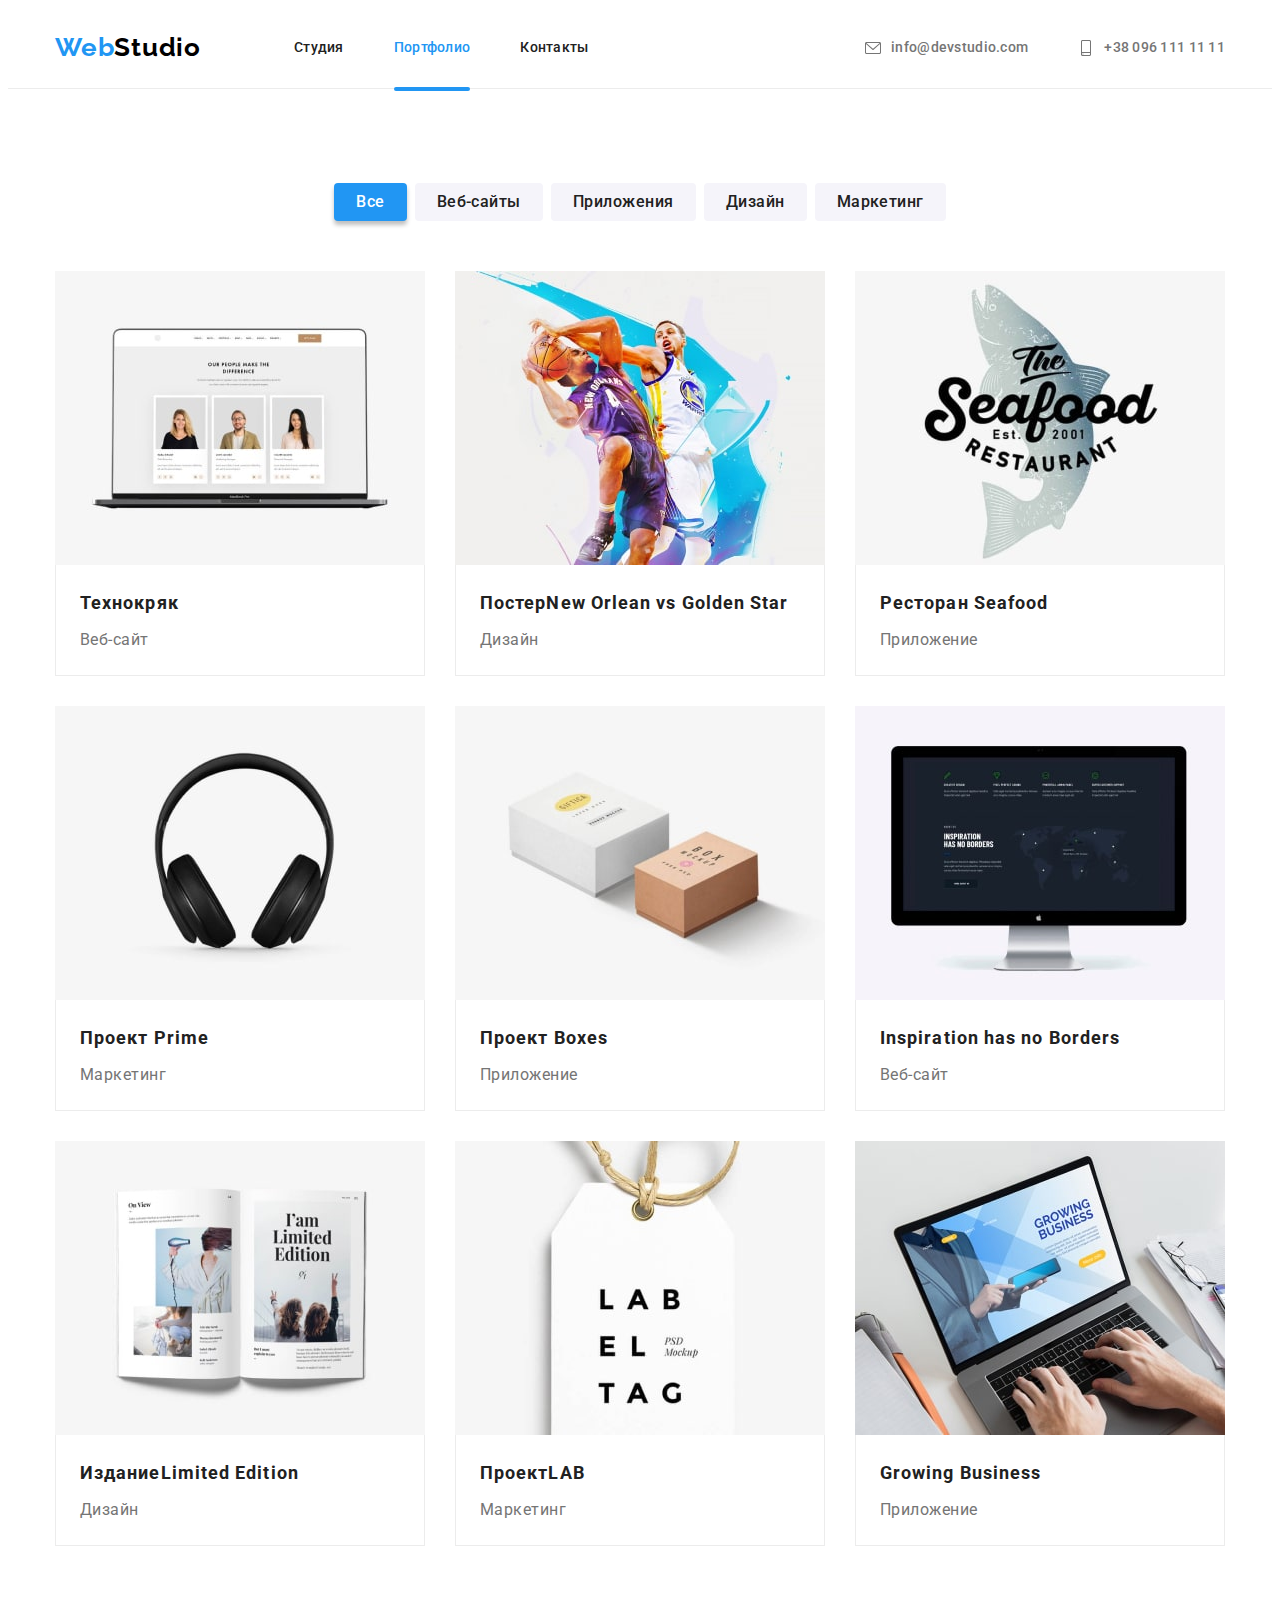
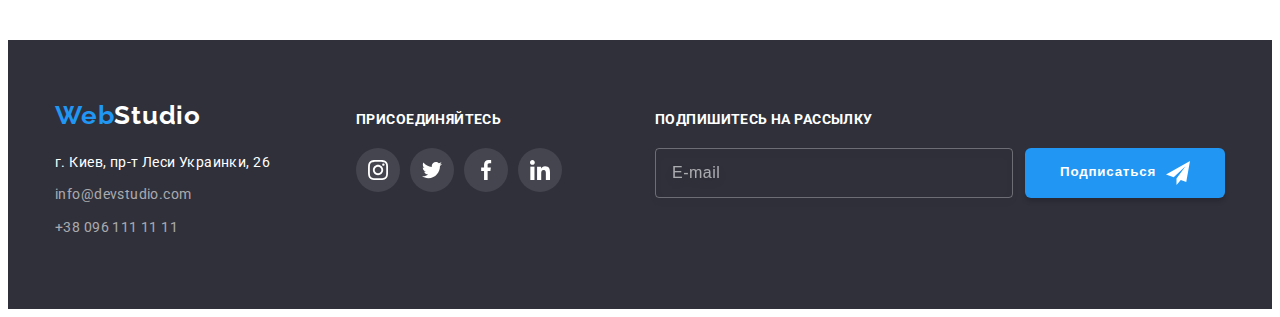
==== commit d424e439: "7 HW tons of  corrections" ====
--- a/portfolio.html
+++ b/portfolio.html
@@ -55,14 +55,14 @@
             <!--<h1>Портфолио</h1-->
             <div class="container">
                 <ul class="ul-filter">
-                    <li class="filter-margins"><button type="button"
-                            class="button filter-button filter-current">Все</button></li>
-                    <li class="filter-margins"><button type="button" class="button filter-button">Веб-сайты</button>
-                    </li>
-                    <li class="filter-margins"><button type="button" class="button filter-button">Приложения</button>
-                    </li>
-                    <li class="filter-margins"><button type="button" class="button filter-button">Дизайн</button></li>
-                    <li class="filter-margins"><button type="button" class="button filter-button">Маркетинг</button>
+                    <li class="filter__margins"><button type="button"
+                            class="button button__filter filter__current">Все</button></li>
+                    <li class="filter__margins"><button type="button" class="button button__filter">Веб-сайты</button>
+                    </li>
+                    <li class="filter__margins"><button type="button" class="button button__filter">Приложения</button>
+                    </li>
+                    <li class="filter__margins"><button type="button" class="button button__filter">Дизайн</button></li>
+                    <li class="filter__margins"><button type="button" class="button button__filter">Маркетинг</button>
                     </li>
                 </ul>
 
@@ -225,24 +225,24 @@
     </main>
     <!--ПОДВАЛ-->
     <footer class="footer">
-        <section class="footer__container">
+        <section class="container--footer">
             <div class="container-footer-left">
                 <a href="" class="logo logo-foot-main">Web<span class="logo__studio--footer ">Studio</span></a>
                 <address>
                     <ul>
-                        <li class="footer-li-margins"><a href="https://goo.gl/maps/7hmKTm9yFbBLXRid7" class="address">г.
+                        <li class="contacts--footer"><a href="https://goo.gl/maps/7hmKTm9yFbBLXRid7" class="address">г.
                                 Киев, пр-т Леси Украинки,
                                 26</a></li>
-                        <li class="footer-li-margins"><a href="mailto:info@devstudio.com"
-                                class="contacts__link contacts__link--footer">info@devstudio.com</a><br></li>
-                        <li class="footer-li-margins"><a href="tel:+380961111111"
-                                class="contacts__link contacts__link--footer">+38 096 111 11
+                        <li class="contacts--footer"><a href="mailto:info@devstudio.com"
+                                class="contacts__link--footer">info@devstudio.com</a><br></li>
+                        <li class="contacts--footer"><a href="tel:+380961111111" class="contacts__link--footer">+38 096 111
+                                11
                                 11</a></li>
                     </ul>
                 </address>
             </div>
             <div class="container-footer-right">
-                <p class="join-footer">Присоединяйтесь</p>
+                <p class="footer__join">Присоединяйтесь</p>
                 <ul class="social-icons__list">
                     <li class="social__item">
                         <a href="" class="social__link social__link--footer">
@@ -276,13 +276,13 @@
             </div>
             <!-- subscribe -->
             <div class="subscribe">
-                <p class="join-footer">Подпишитесь на рассылку</p>
+                <p class="footer__join">Подпишитесь на рассылку</p>
                 <div class="subscribe__wrap">
                     <!-- <label for="subscribe-mail" class="subscribe-label"></label> -->
                     <form action="#" class="subscribe-form">
                         <input type="email" class="subscribe__input" name="subscribe-mail" placeholder="E-mail">
                     </form>
-                    <button type="submit" class="subscribe__button">Подписаться<svg class="subscribe__icon" width="24"
+                    <button type="submit" class="button--subscribe">Подписаться<svg class="subscribe__icon" width="24"
                             height="24">
                             <use href="./images/icons.svg#icon-plane"></use>
                         </svg></button>
--- a/css/main.min.css
+++ b/css/main.min.css
@@ -1 +1 @@
-:root{--primary-text-color: #757575;--secondary-text-color: #212121;--accent-text-color: #2196f3;--title-text-color: #ffffff;--background-color: #ffffff;--bgc-portfolio-cards: rgba(33, 150, 243, 0.9);--overlay-bgc: rgba(47, 48, 58, 0.8);--secondary-background-color: #f5f4fa;--third-background-color: #2f303a;--icon-fill-main: #afb1b8;--cubic-bezier: cubic-bezier(0.4, 0, 0.2, 1);--box-shadow: 0px 4px 4px rgba(0, 0, 0, 0.25);--box-shadow-long: 0px 1px 3px rgba(0, 0, 0, 0.12), 0px 1px 1px rgba(0, 0, 0, 0.14), 0px 2px 1px rgba(0, 0, 0, 0.2);--box-shadow-pf-card: 0px 1px 1px rgba(0, 0, 0, 0.12), 0px 4px 4px rgba(0, 0, 0, 0.06), 1px 4px 6px rgba(0, 0, 0, 0.16);--transition-time: 250ms}html{box-sizing:border-box}*,*::before,*::after{box-sizing:inherit}.list{list-style:none;text-decoration:none}h1,h2,h3,h4,h5,h6,p{margin:0 0}ul{margin:0;padding:0;list-style:none}.button{cursor:pointer}.img{display:block;max-width:100%;height:auto}address{font-style:normal;text-decoration:none}.hidden{position:absolute;width:1px;height:1px;margin:-1px;border:0;padding:0;white-space:nowrap;-webkit-clip-path:inset(100%);clip-path:inset(100%);clip:rect(0 0 0 0);overflow:hidden}body{font-family:"roboto",sans-serif;background-color:var(--background-color);color:var(--primary-text-color)}.section{padding-top:94px;padding-bottom:94px}.current{color:var(--accent-text-color)}.border-main{padding:30px 32px;background-color:var(--background-color);border-radius:0 0 6px 6px;box-shadow:var(--box-shadow-long)}.is-hidden{visibility:hidden;opacity:0;pointer-events:none}.main__title{font-size:36px;line-height:1.16;letter-spacing:.03em;font-weight:700;margin-bottom:50px;color:var(--secondary-text-color);text-align:center}.logo{margin-left:0px;color:var(--accent-text-color);text-decoration:none;font-family:Raleway;font-weight:700;font-size:26px;line-height:1.19;letter-spacing:.03em}.logo-header{color:var(--accent-text-color);padding-top:24px;padding-bottom:25px;margin-right:93px;color:var(--secondary-text-color);display:inline-block}.logo.logo-header{color:var(--accent-text-color)}.logo-studio{color:#000;transition:color var(--transition-time) var(--cubic-bezier)}.logo-studio:hover,.logo-studio:active{color:var(--accent-text-color)}.container{width:1200px;padding:0 15px;margin:0 auto}.button{display:inline-block;font-family:inherit;font-size:16px;display:flex;align-items:center;text-align:center;letter-spacing:.06em;border:none}.hero__button{border-radius:6px;font-weight:700;line-height:1.87;padding:10px 32px;display:inline-block;text-align:center;color:var(--title-text-color);background-color:var(--accent-text-color);box-shadow:0px 4px 4px rgba(0,0,0,.15)}.filter-button{border-radius:4px;color:var(--secondary-text-color);background-color:var(--secondary-background-color);font-weight:500;font-size:16px;line-height:1.62;text-align:center;letter-spacing:.03em;padding:6px 22px;width:auto;transition:color var(--transition-time) var(--cubic-bezier),background-color var(--transition-time) var(--cubic-bezier),box-shadow var(--transition-time) var(--cubic-bezier)}.filter-button:hover,.filter-button:focus{color:var(--background-color);background-color:var(--accent-text-color);box-shadow:var(--box-shadow)}.filter-current{color:var(--background-color);background-color:var(--accent-text-color);box-shadow:var(--box-shadow)}.filter-margins{margin-left:8px}.filter-margins:first-child{margin-left:0}.btn{display:inline-block}.logo{display:inline-block;margin-left:0px;color:var(--accent-text-color);text-decoration:none;font-family:Raleway;font-size:26px;line-height:1.19;letter-spacing:.03em;font-weight:700}.logo--header{padding-top:24px;padding-bottom:25px;margin-right:93px}.logo__studio{color:#000;transition:color var(--transition-time) var(--cubic-bezier)}.logo__studio:hover,.logo__studio:active{color:var(--accent-text-color)}.logo__studio--footer{color:var(--title-text-color);transition:color var(--transition-time) var(--cubic-bezier)}.logo__studio--footer:hover,.logo__studio--footer:focus{color:var(--accent-text-color)}.logo-foot-main{margin-bottom:20px}.nav{display:flex;padding-left:0px;font-weight:500;font-size:14px;line-height:1.14;letter-spacing:.02em}.header-border{border-bottom:1px solid #ececec}.nav__list{display:flex;padding-left:0px}.nav__item{color:var(--secondary-text-color);margin-right:50px}.nav__item:last-child{margin-right:0}.nav__item:hover,.nav__item:focus{color:var(--accent-text-color)}.nav__link{position:relative;display:inline-block;padding-top:32px;padding-bottom:32px;color:var(--secondary-text-color);text-decoration:none;transition:color var(--transition-time) var(--cubic-bezier)}.nav__link:hover,.nav__link:focus{color:var(--accent-text-color)}.current{color:var(--secondary-text-color)}.current::after{content:"";width:100%;height:4px;position:absolute;background-color:var(--accent-text-color);border-radius:5px;left:0;bottom:-3px}.contacts{display:flex;margin-left:auto;align-items:center}.contacts__list{padding-top:32px;padding-bottom:32px}.contacts__list+.contacts__list{margin-left:50px}.contacts__link{font-weight:500;color:var(--primary-text-color);text-decoration:none;transition:color var(--transition-time) var(--cubic-bezier)}.contacts__link:hover,.contacts__link:focus{color:var(--accent-text-color)}.contacts__icon{width:16px;height:16px;display:inline-block;vertical-align:middle;fill:currentColor;margin-right:10px}.hero__section{background-color:var(--third-background-color);background-image:linear-gradient(rgba(47, 48, 58, 0.4), rgba(47, 48, 58, 0.4)),url(../images/hero-picture.jpg);background-repeat:no-repeat;background-size:cover;background-position:center;max-width:1600px;margin:0 auto;text-align:center;padding-top:200px;padding-bottom:200px}.hero__title{display:block;margin-top:0;margin-right:auto;margin-left:auto;margin-bottom:30px;max-width:696px;color:var(--title-text-color);font-weight:900;font-size:44px;line-height:1.36;text-align:center;letter-spacing:.06em;text-transform:uppercase}.examples__section{padding-bottom:94px}.examples{display:flex;padding-left:0}.examples__item{margin-left:30px}.examples__item:first-child{margin-left:0}.examples__pic-div{position:relative;overflow:hidden}.examples__overlay{position:absolute;bottom:0;display:flex;width:100%;height:70px;justify-content:center;align-items:center;background-color:var(--overlay-bgc)}.examples__text{color:var(--title-text-color);font-weight:700;font-size:14px;line-height:1.14;text-align:center;letter-spacing:.03em;text-transform:uppercase}.footer{padding-top:60px;padding-bottom:60px;background-color:var(--third-background-color)}.footer__container{display:flex;align-items:baseline;width:1200px;padding:0 15px;margin:0 auto;text-align:baseline}.social__link--footer{color:var(--title-text-color);background-color:rgba(255,255,255,.1)}.container-footer-left{display:block;min-width:231px;margin-right:70px}.contacts__link--footer{display:inline-block;font-weight:400;color:rgba(255,255,255,.6);font-size:14px;line-height:1.71;letter-spacing:.03em}.address{display:inline-block;text-decoration:none;font-style:normal;font-weight:400;color:var(--title-text-color);font-size:14px;line-height:1.71;letter-spacing:.03em;transition:color var(--transition-time) var(--cubic-bezier)}.address:hover,.address:focus{color:var(--accent-text-color)}.footer-li-margins{max-width:231px;margin-bottom:9px}.footer-li-margins :last-child{margin-bottom:0}.join-footer{margin-bottom:20px;color:var(--title-text-color);font-weight:700;font-size:14px;line-height:1.14;letter-spacing:.03em;text-transform:uppercase}.features{display:flex}.features__item+.features__item{margin-left:30px}.features__icon-block{margin-bottom:30px;display:flex;background-color:var(--secondary-background-color);width:270px;height:120px;align-items:center;justify-content:center;border-radius:6px}.features__icon{display:inline-block;justify-content:center;align-items:center}.features__title{margin-bottom:10px;display:flex;color:var(--secondary-text-color);margin-bottom:10px;font-weight:700;font-size:14px;line-height:1.14;letter-spacing:.03em;text-transform:uppercase}.features__paragraph{display:inline-block;width:270px;font-size:14px;line-height:1.71;letter-spacing:.03em}.out-team{background-color:var(--secondary-background-color)}.team{display:flex}.team-item{margin-right:30px;width:calc(100% / 4)}.team-item:last-child{margin-right:0}.div-team{background-color:var(--background-color)}.names{color:var(--secondary-text-color);font-weight:500;margin-bottom:10px}.responsibilities{font-size:16px;line-height:1.18;text-align:center;letter-spacing:.03em;margin-bottom:16px}.social-icons__list{display:flex;justify-content:center}.social__item{width:44px;height:44px}.social__item+.social__item{margin-left:10px}.team-icons-item+.team-icons-item{margin-left:10px}.social__icon{fill:currentColor}.social__link{width:100%;height:100%;border-radius:50%;display:flex;align-items:center;justify-content:center;color:var(--icon-fill-main);transition:color var(--transition-time) var(--cubic-bezier),background-color var(--transition-time) var(--cubic-bezier)}.social__link:hover,.social__link:focus{background-color:var(--accent-text-color);color:var(--title-text-color)}.clients{display:flex;justify-items:center}.clients__item{width:170px;height:92px}.clients__item+.clients__item{margin-left:30px}.clients__link{width:100%;height:100%;border-radius:6px;display:flex;align-items:center;justify-content:center;color:var(--icon-fill-main);border:1px solid var(--icon-fill-main);transition:color var(--transition-time) var(--cubic-bezier),border-color var(--transition-time) var(--cubic-bezier)}.clients__link:hover,.clients__link:focus{color:var(--accent-text-color);border:1px solid var(--accent-text-color)}.subscribe{margin-left:auto}.subscribe__wrap{display:flex}.subscribe__input{width:358px;height:50px;padding:15px 16px;margin-right:12px;border:1px solid rgba(255,255,255,.3);border-radius:4px;background-color:transparent;font-size:16px;line-height:1.25;align-items:center;letter-spacing:.03em;color:rgba(255,255,255,.6);filter:drop-shadow(0px 4px 4px rgba(0, 0, 0, 0.15))}.subscribe__input::-moz-placeholder{font-size:16px;line-height:1.25;align-items:center;letter-spacing:.03em;color:rgba(255,255,255,.6)}.subscribe__input:-ms-input-placeholder{font-size:16px;line-height:1.25;align-items:center;letter-spacing:.03em;color:rgba(255,255,255,.6)}.subscribe__input::placeholder{font-size:16px;line-height:1.25;align-items:center;letter-spacing:.03em;color:rgba(255,255,255,.6)}.subscribe__button{display:flex;justify-content:center;align-items:center;cursor:pointer;width:200px;height:50px;border-radius:6px;font-weight:700;line-height:1.87;padding:auto auto;vertical-align:center;color:var(--title-text-color);background-color:var(--accent-text-color);letter-spacing:.06em;border:none;box-shadow:0px 4px 4px rgba(0,0,0,.15)}.subscribe__icon{margin-left:10px}.ul-filter{display:flex;justify-content:center;margin-bottom:50px}.portfolio__border{border-bottom:1px solid #ececec;border-right:1px solid #ececec;border-left:1px solid #ececec;padding:20px 24px}.portfolio__link{text-decoration:none;display:block;transition:box-shadow var(--transition-time) var(--cubic-bezier)}.portfolio__link:hover,.portfolio__link:focus{box-shadow:var(--box-shadow-pf-card)}.portfolio__link:hover .overlay,.portfolio__link:focus .overlay{transform:translateY(-100%)}.portfolio__pic-div{position:relative;overflow:hidden}.portfolio__title{color:var(--secondary-text-color);font-weight:700;font-size:18px;line-height:2;letter-spacing:.06em;margin-top:0;margin-bottom:4px}.portfolio__paragraph{color:var(--primary-text-color);font-size:16px;line-height:1.87;letter-spacing:.03em}.portfolio__overlay-text{color:var(--title-text-color);font-size:18px;line-height:1.56;letter-spacing:.03em}.overlay{position:absolute;width:100%;height:100%;padding:63px 24px;background-color:var(--bgc-portfolio-cards);transition:transform var(--transition-time) var(--cubic-bezier);overflow:auto}.portfolio__container{display:flex;flex-wrap:wrap;padding-left:0}.portfolio__flex-item{width:370px;margin-right:30px;margin-bottom:30px}.portfolio__flex-item:nth-child(3n){margin-right:0}.portfolio__flex-item:nth-last-child(-n+3){margin-bottom:0}.backdrop{position:fixed;top:0;left:0;width:100vw;height:100vh;background-color:rgba(0,0,0,.2);transition:opacity var(--transition-time) var(--cubic-bezier),visibility var(--transition-time) var(--cubic-bezier)}.backdrop.is-hidden .modal{transform:translate(-50%, -50%) scale(1.5)}.modal{position:absolute;top:50%;left:50%;transform:translate(-50%, -50%) scale(1);width:528px;min-height:581px;padding:40px;box-shadow:0px 1px 3px rgba(0,0,0,.12),0px 1px 1px rgba(0,0,0,.14),0px 2px 1px rgba(0,0,0,.2);border-radius:4px;background-color:#fff;transition:transform 250ms}.modal__title{margin-bottom:12px;font-size:20px;line-height:1.15;letter-spacing:.03em;font-weight:700;color:var(--secondary-text-color);text-align:center}.modal-form-field{margin-bottom:10px}.input-wrap{position:relative}.modal-input{padding-left:42px;width:100%;height:40px;outline:none;border:1px solid rgba(33,33,33,.2);border-radius:4px;background-color:transparent;transition:border-color var(--transition-time) var(--cubic-bezier)}.modal-input:focus,.modal-input:hover{border-color:var(--accent-text-color);cursor:pointer}.modal-input:focus+.modal-icon-name,.modal-input:hover+.modal-icon-name{fill:var(--accent-text-color)}.modal-icon-name{position:absolute;top:50%;transform:translateY(-50%);left:12px;transition:fill var(--transition-time) var(--cubic-bezier)}.modal-input__text{display:block;margin-bottom:4px;color:var(--primary-text-color);font-size:12px;line-height:1.16;letter-spacing:.01em}.modal__textarea{width:100%;height:120px;outline:none;border:1px solid rgba(33,33,33,.2);border-radius:4px;padding:12px 16px;resize:none;background-color:transparent;transition:border-color var(--transition-time) var(--cubic-bezier)}.modal__textarea:focus,.modal__textarea:hover{border-color:var(--accent-text-color);cursor:pointer}.modal__textarea::-moz-placeholder{color:rgba(117,117,117,.5);font-size:12px;line-height:1.16;letter-spacing:.01em;color:rgba(117,117,117,.5)}.modal__textarea:-ms-input-placeholder{color:rgba(117,117,117,.5);font-size:12px;line-height:1.16;letter-spacing:.01em;color:rgba(117,117,117,.5)}.modal__textarea::placeholder{color:rgba(117,117,117,.5);font-size:12px;line-height:1.16;letter-spacing:.01em;color:rgba(117,117,117,.5)}.modal__button{display:block;margin:0 auto;border-radius:6px;font-weight:700;line-height:1.87;padding:10px 54px;color:var(--title-text-color);background-color:var(--accent-text-color);box-shadow:0px 4px 4px rgba(0,0,0,.15)}.checkbox{-webkit-appearance:none;-moz-appearance:none;appearance:none;position:absolute}.checkbox:checked+.checkbox__text span{background-color:var(--accent-text-color);background-position:center;background-origin:border-box;background-size:cover;border:none}.checkbox:checked+.checkbox__text .icon-checked{fill:var(--background-color)}.checkbox__link{-webkit-text-decoration-skip-ink:none;text-decoration-skip-ink:none;font-size:14px;line-height:1.71;color:var(--accent-text-color);letter-spacing:.03em}.checkbox__link:focus span{border:3px solid}.checkbox__text{display:flex;justify-content:center;align-items:center;font-size:14px;line-height:1.71;letter-spacing:.03em;transition:border-color var(--transition-time) var(--cubic-bezier)}.checkbox__text:hover{cursor:pointer}.checkbox__text:hover span,.checkbox__text:focus span{cursor:pointer;border:3px solid;border-color:var(--accent-text-color)}.checkbox__text span{width:16px;height:15px;margin-right:11px;border:2px solid var(--secondary-text-color);border-radius:2px;display:flex;justify-content:center;align-items:center;transition:background-color var(--transition-time) var(--cubic-bezier),border-color var(--transition-time) var(--cubic-bezier)}.icon-checked{fill:transparent;transition:fill var(--transition-time) var(--cubic-bezier)}.comments{margin-bottom:20px}.checkbox__wrap{display:flex;align-items:center;justify-content:center;margin-bottom:30px}.modal-close{position:absolute;top:14px;right:14px;width:30px;height:30px;background-color:transparent;border:1px solid rgba(0,0,0,.1);border-radius:50%;display:flex;align-items:center;justify-content:center;transition:fill var(--transition-time) var(--cubic-bezier)}.modal-close:hover,.modal-close:focus{fill:var(--accent-text-color);cursor:pointer}/*# sourceMappingURL=main.min.css.map */+:root{--primary-text-color: #757575;--secondary-text-color: #212121;--accent-text-color: #2196f3;--title-text-color: #ffffff;--bgc-portfolio-cards: rgba(33, 150, 243, 0.9);--overlay-bgc: rgba(47, 48, 58, 0.8);--secondary-background-color: #f5f4fa;--third-background-color: #2f303a;--icon-fill-main: #afb1b8;--cubic-bezier: cubic-bezier(0.4, 0, 0.2, 1);--box-shadow: 0px 4px 4px rgba(0, 0, 0, 0.25);--box-shadow-long: 0px 1px 3px rgba(0, 0, 0, 0.12), 0px 1px 1px rgba(0, 0, 0, 0.14), 0px 2px 1px rgba(0, 0, 0, 0.2);--box-shadow-pf-card: 0px 1px 1px rgba(0, 0, 0, 0.12), 0px 4px 4px rgba(0, 0, 0, 0.06), 1px 4px 6px rgba(0, 0, 0, 0.16);--transition-time: 250ms}html{box-sizing:border-box}*,*::before,*::after{box-sizing:inherit}.list{list-style:none;text-decoration:none}h1,h2,h3,h4,h5,h6,p{margin:0 0}ul{margin:0;padding:0;list-style:none}.button{cursor:pointer}img{display:block;max-width:100%;height:auto}address{font-style:normal;text-decoration:none}.hidden{position:absolute;width:1px;height:1px;margin:-1px;border:0;padding:0;white-space:nowrap;-webkit-clip-path:inset(100%);clip-path:inset(100%);clip:rect(0 0 0 0);overflow:hidden}body{font-family:"roboto",sans-serif;background-color:var(--background-color);color:var(--primary-text-color)}.section{padding-top:94px;padding-bottom:94px}.current{color:var(--accent-text-color)}.current::after{content:"";width:100%;height:4px;position:absolute;background-color:var(--accent-text-color);border-radius:5px;left:0;bottom:-3px}.border-main{padding:30px 32px;background-color:var(--background-color);border-radius:0 0 6px 6px;box-shadow:var(--box-shadow-long)}.is-hidden{visibility:hidden;opacity:0;pointer-events:none}.main__title{font-size:36px;line-height:1.16;letter-spacing:.03em;font-weight:700;margin-bottom:50px;color:var(--secondary-text-color);text-align:center}.logo{display:inline-block;margin-left:0px;color:var(--accent-text-color);text-decoration:none;font-family:Raleway;font-size:26px;line-height:1.19;letter-spacing:.03em;font-weight:700}.logo-studio{color:#000;transition:color var(--transition-time) var(--cubic-bezier)}.logo--header{padding-top:24px;padding-bottom:25px;margin-right:93px}.logo__studio{color:#000;transition:color var(--transition-time) var(--cubic-bezier)}.logo__studio:hover,.logo__studio:active{color:var(--accent-text-color)}.logo__studio--footer{color:var(--title-text-color);transition:color var(--transition-time) var(--cubic-bezier)}.logo__studio--footer:hover,.logo__studio--footer:focus{color:var(--accent-text-color)}.logo-foot-main{margin-bottom:20px}.container{width:1200px;padding:0 15px;margin:0 auto}.container--footer{display:flex;align-items:baseline;width:1200px;padding:0 15px;margin:0 auto;text-align:baseline}.button{display:inline-block;font-family:inherit;font-size:16px;display:flex;align-items:center;text-align:center;letter-spacing:.06em;border:none}.button__hero{border-radius:6px;font-weight:700;line-height:1.87;padding:10px 32px;display:inline-block;text-align:center;color:var(--title-text-color);background-color:var(--accent-text-color);box-shadow:0px 4px 4px rgba(0,0,0,.15)}.button__filter{border-radius:4px;color:var(--secondary-text-color);background-color:var(--secondary-background-color);font-weight:500;font-size:16px;line-height:1.62;text-align:center;letter-spacing:.03em;padding:6px 22px;width:auto;transition:color var(--transition-time) var(--cubic-bezier),background-color var(--transition-time) var(--cubic-bezier),box-shadow var(--transition-time) var(--cubic-bezier)}.button__filter:hover,.button__filter:focus{color:var(--title-text-color);background-color:var(--accent-text-color);box-shadow:var(--box-shadow)}.filter__current{color:var(--title-text-color);background-color:var(--accent-text-color);box-shadow:var(--box-shadow)}.filter__margins{margin-left:8px}.filter__margins:first-child{margin-left:0}.btn{display:inline-block}.button--modal{display:block;margin:0 auto;border-radius:6px;font-weight:700;line-height:1.87;padding:10px 54px;color:var(--title-text-color);background-color:var(--accent-text-color);box-shadow:0px 4px 4px rgba(0,0,0,.15)}.button--subscribe{display:flex;justify-content:center;align-items:center;cursor:pointer;width:200px;height:50px;border-radius:6px;font-weight:700;line-height:1.87;padding:auto auto;vertical-align:center;color:var(--title-text-color);background-color:var(--accent-text-color);letter-spacing:.06em;border:none;box-shadow:0px 4px 4px rgba(0,0,0,.15)}.social-icons__list{display:flex;justify-content:center}.social__item{width:44px;height:44px}.social__item+.social__item{margin-left:10px}.social__icon{fill:currentColor}.social__link{width:100%;height:100%;border-radius:50%;display:flex;align-items:center;justify-content:center;color:var(--icon-fill-main);transition:color var(--transition-time) var(--cubic-bezier),background-color var(--transition-time) var(--cubic-bezier)}.social__link:hover,.social__link:focus{background-color:var(--accent-text-color);color:var(--title-text-color)}.social__link--footer{color:var(--title-text-color);background-color:rgba(255,255,255,.1)}.contacts{display:flex;margin-left:auto;align-items:center}.contacts__list+.contacts__list{margin-left:50px}.contacts__link{padding-top:32px;padding-bottom:32px;font-weight:500;color:var(--primary-text-color);text-decoration:none;transition:color var(--transition-time) var(--cubic-bezier)}.contacts__link:hover,.contacts__link:focus{color:var(--accent-text-color)}.contacts__icon{width:16px;height:16px;display:inline-block;vertical-align:middle;fill:currentColor;margin-right:10px}.contacts__link--footer{display:inline-block;font-weight:400;color:rgba(255,255,255,.6);font-size:14px;line-height:1.71;letter-spacing:.03em;text-decoration:none;transition:color var(--transition-time) var(--cubic-bezier)}.contacts__link--footer:hover,.contacts__link--footer:focus{color:var(--accent-text-color)}.contacts--footer{max-width:231px;margin-bottom:9px}.contacts--footer :last-child{margin-bottom:0}.form-field{margin-bottom:10px}.form__input-wrap{position:relative}.form__input{padding-left:42px;width:100%;height:40px;outline:none;border:1px solid rgba(33,33,33,.2);border-radius:4px;background-color:transparent;transition:border-color var(--transition-time) var(--cubic-bezier)}.form__input:focus,.form__input:hover{border-color:var(--accent-text-color);cursor:pointer}.form__input:focus+.form__icon-name,.form__input:hover+.form__icon-name{fill:var(--accent-text-color)}.form__icon-name{position:absolute;top:50%;transform:translateY(-50%);left:12px;transition:fill var(--transition-time) var(--cubic-bezier)}.form__input__text{display:block;margin-bottom:4px;color:var(--primary-text-color);font-size:12px;line-height:1.16;letter-spacing:.01em}.form__textarea{width:100%;height:120px;outline:none;border:1px solid rgba(33,33,33,.2);border-radius:4px;padding:12px 16px;resize:none;background-color:transparent;transition:border-color var(--transition-time) var(--cubic-bezier)}.form__textarea:focus,.form__textarea:hover{border-color:var(--accent-text-color);cursor:pointer}.form__textarea::-moz-placeholder{color:rgba(117,117,117,.5);font-size:12px;line-height:1.16;letter-spacing:.01em;color:rgba(117,117,117,.5)}.form__textarea:-ms-input-placeholder{color:rgba(117,117,117,.5);font-size:12px;line-height:1.16;letter-spacing:.01em;color:rgba(117,117,117,.5)}.form__textarea::placeholder{color:rgba(117,117,117,.5);font-size:12px;line-height:1.16;letter-spacing:.01em;color:rgba(117,117,117,.5)}.nav{display:flex;padding-left:0px;font-weight:500;font-size:14px;line-height:1.14;letter-spacing:.02em}.header-border{border-bottom:1px solid #ececec}.nav__list{display:flex;padding-left:0px}.nav__item{color:var(--secondary-text-color);margin-right:50px}.nav__item:last-child{margin-right:0}.nav__item:hover,.nav__item:focus{color:var(--accent-text-color)}.nav__link{position:relative;display:inline-block;padding-top:32px;padding-bottom:32px;color:var(--secondary-text-color);text-decoration:none;transition:color var(--transition-time) var(--cubic-bezier)}.nav__link:hover,.nav__link:focus{color:var(--accent-text-color)}.nav__link.current{color:var(--accent-text-color)}.hero__section{background-color:var(--third-background-color);background-image:linear-gradient(rgba(47, 48, 58, 0.4), rgba(47, 48, 58, 0.4)),url(../images/hero-picture.jpg);background-repeat:no-repeat;background-size:cover;background-position:center;max-width:1600px;margin:0 auto;text-align:center;padding-top:200px;padding-bottom:200px}.hero__title{display:block;margin-top:0;margin-right:auto;margin-left:auto;margin-bottom:30px;max-width:696px;color:var(--title-text-color);font-weight:900;font-size:44px;line-height:1.36;text-align:center;letter-spacing:.06em;text-transform:uppercase}.examples__section{padding-bottom:94px}.examples{display:flex;padding-left:0}.examples__item{margin-left:30px}.examples__item:first-child{margin-left:0}.examples__pic-div{position:relative;overflow:hidden}.examples__overlay{position:absolute;bottom:0;display:flex;width:100%;height:70px;justify-content:center;align-items:center;background-color:var(--overlay-bgc)}.examples__text{color:var(--title-text-color);font-weight:700;font-size:14px;line-height:1.14;text-align:center;letter-spacing:.03em;text-transform:uppercase}.footer{padding-top:60px;padding-bottom:60px;background-color:var(--third-background-color)}.container-footer-left{display:block;min-width:231px;margin-right:70px}.address{display:inline-block;text-decoration:none;font-style:normal;font-weight:400;color:var(--title-text-color);font-size:14px;line-height:1.71;letter-spacing:.03em;transition:color var(--transition-time) var(--cubic-bezier)}.address:hover,.address:focus{color:var(--accent-text-color)}.footer__join{margin-bottom:20px;color:var(--title-text-color);font-weight:700;font-size:14px;line-height:1.14;letter-spacing:.03em;text-transform:uppercase}.features{display:flex}.features__item+.features__item{margin-left:30px}.features__icon-block{margin-bottom:30px;display:flex;background-color:var(--secondary-background-color);width:270px;height:120px;align-items:center;justify-content:center;border-radius:6px}.features__icon{display:inline-block;justify-content:center;align-items:center}.features__title{margin-bottom:10px;display:flex;color:var(--secondary-text-color);margin-bottom:10px;font-weight:700;font-size:14px;line-height:1.14;letter-spacing:.03em;text-transform:uppercase}.features__paragraph{display:inline-block;width:270px;font-size:14px;line-height:1.71;letter-spacing:.03em}.out-team{background-color:var(--secondary-background-color)}.team{display:flex}.team-item{margin-right:30px;width:calc(100% / 4)}.team-item:last-child{margin-right:0}.div-team{background-color:var(--background-color)}.names{color:var(--secondary-text-color);font-weight:500;margin-bottom:10px}.responsibilities{font-size:16px;line-height:1.18;text-align:center;letter-spacing:.03em;margin-bottom:16px}.team-icons-item+.team-icons-item{margin-left:10px}.clients{display:flex;justify-items:center}.clients__item{width:170px;height:92px}.clients__item+.clients__item{margin-left:30px}.clients__link{width:100%;height:100%;border-radius:6px;display:flex;align-items:center;justify-content:center;color:var(--icon-fill-main);border:1px solid var(--icon-fill-main);transition:color var(--transition-time) var(--cubic-bezier),border-color var(--transition-time) var(--cubic-bezier)}.clients__link:hover,.clients__link:focus{color:var(--accent-text-color);border:1px solid var(--accent-text-color)}.subscribe{margin-left:auto}.subscribe__wrap{display:flex}.subscribe__input{width:358px;height:50px;padding:15px 16px;margin-right:12px;border:1px solid rgba(255,255,255,.3);border-radius:4px;background-color:transparent;font-size:16px;line-height:1.25;align-items:center;letter-spacing:.03em;color:rgba(255,255,255,.6);filter:drop-shadow(0px 4px 4px rgba(0, 0, 0, 0.15))}.subscribe__input::-moz-placeholder{font-size:16px;line-height:1.25;align-items:center;letter-spacing:.03em;color:rgba(255,255,255,.6)}.subscribe__input:-ms-input-placeholder{font-size:16px;line-height:1.25;align-items:center;letter-spacing:.03em;color:rgba(255,255,255,.6)}.subscribe__input::placeholder{font-size:16px;line-height:1.25;align-items:center;letter-spacing:.03em;color:rgba(255,255,255,.6)}.subscribe__icon{margin-left:10px}.ul-filter{display:flex;justify-content:center;margin-bottom:50px}.portfolio__border{border-bottom:1px solid #ececec;border-right:1px solid #ececec;border-left:1px solid #ececec;padding:20px 24px}.portfolio__link{text-decoration:none;display:block;transition:box-shadow var(--transition-time) var(--cubic-bezier)}.portfolio__link:hover,.portfolio__link:focus{box-shadow:var(--box-shadow-pf-card)}.portfolio__link:hover .overlay,.portfolio__link:focus .overlay{transform:translateY(-100%)}.portfolio__pic-div{position:relative;overflow:hidden}.portfolio__title{color:var(--secondary-text-color);font-weight:700;font-size:18px;line-height:2;letter-spacing:.06em;margin-top:0;margin-bottom:4px}.portfolio__paragraph{color:var(--primary-text-color);font-size:16px;line-height:1.87;letter-spacing:.03em}.portfolio__overlay-text{color:var(--title-text-color);font-size:18px;line-height:1.56;letter-spacing:.03em}.overlay{position:absolute;width:100%;height:100%;padding:63px 24px;background-color:var(--bgc-portfolio-cards);transition:transform var(--transition-time) var(--cubic-bezier);overflow:auto}.portfolio__container{display:flex;flex-wrap:wrap;padding-left:0}.portfolio__flex-item{width:370px;margin-right:30px;margin-bottom:30px}.portfolio__flex-item:nth-child(3n){margin-right:0}.portfolio__flex-item:nth-last-child(-n+3){margin-bottom:0}.backdrop{position:fixed;top:0;left:0;width:100vw;height:100vh;background-color:rgba(0,0,0,.2);transition:opacity var(--transition-time) var(--cubic-bezier),visibility var(--transition-time) var(--cubic-bezier)}.backdrop.is-hidden .modal{transform:translate(-50%, -50%) scale(1.5)}.modal{position:absolute;top:50%;left:50%;transform:translate(-50%, -50%) scale(1);width:528px;min-height:581px;padding:40px;box-shadow:0px 1px 3px rgba(0,0,0,.12),0px 1px 1px rgba(0,0,0,.14),0px 2px 1px rgba(0,0,0,.2);border-radius:4px;background-color:#fff;transition:transform 250ms}.modal__title{margin-bottom:12px;font-size:20px;line-height:1.15;letter-spacing:.03em;font-weight:700;color:var(--secondary-text-color);text-align:center}.checkbox{-webkit-appearance:none;-moz-appearance:none;appearance:none;position:absolute}.checkbox:checked+.checkbox__text span{background-color:var(--accent-text-color);background-position:center;background-origin:border-box;background-size:cover;border:none}.checkbox:checked+.checkbox__text .icon-checked{fill:var(--background-color)}.checkbox:focus span{border:3px solid red}.checkbox__link{-webkit-text-decoration-skip-ink:none;text-decoration-skip-ink:none;font-size:14px;line-height:1.71;color:var(--accent-text-color);letter-spacing:.03em}.checkbox__link:focus span{border:3px solid}.checkbox__text{display:flex;justify-content:center;align-items:center;font-size:14px;line-height:1.71;letter-spacing:.03em;transition:border-color var(--transition-time) var(--cubic-bezier)}.checkbox__text:hover{cursor:pointer}.checkbox__text:hover span,.checkbox__text:focus span{cursor:pointer;border:3px solid;border-color:var(--accent-text-color)}.checkbox__text span{width:16px;height:15px;margin-right:11px;border:2px solid var(--secondary-text-color);border-radius:2px;display:flex;justify-content:center;align-items:center;transition:background-color var(--transition-time) var(--cubic-bezier),border-color var(--transition-time) var(--cubic-bezier)}.icon-checked{fill:transparent;transition:fill var(--transition-time) var(--cubic-bezier)}.comments{margin-bottom:20px}.checkbox__wrap{display:flex;align-items:center;justify-content:center;margin-bottom:30px}.modal-close{position:absolute;top:14px;right:14px;width:30px;height:30px;background-color:transparent;border:1px solid rgba(0,0,0,.1);border-radius:50%;display:flex;align-items:center;justify-content:center;transition:fill var(--transition-time) var(--cubic-bezier)}.modal-close:hover,.modal-close:focus{fill:var(--accent-text-color);cursor:pointer}/*# sourceMappingURL=main.min.css.map */